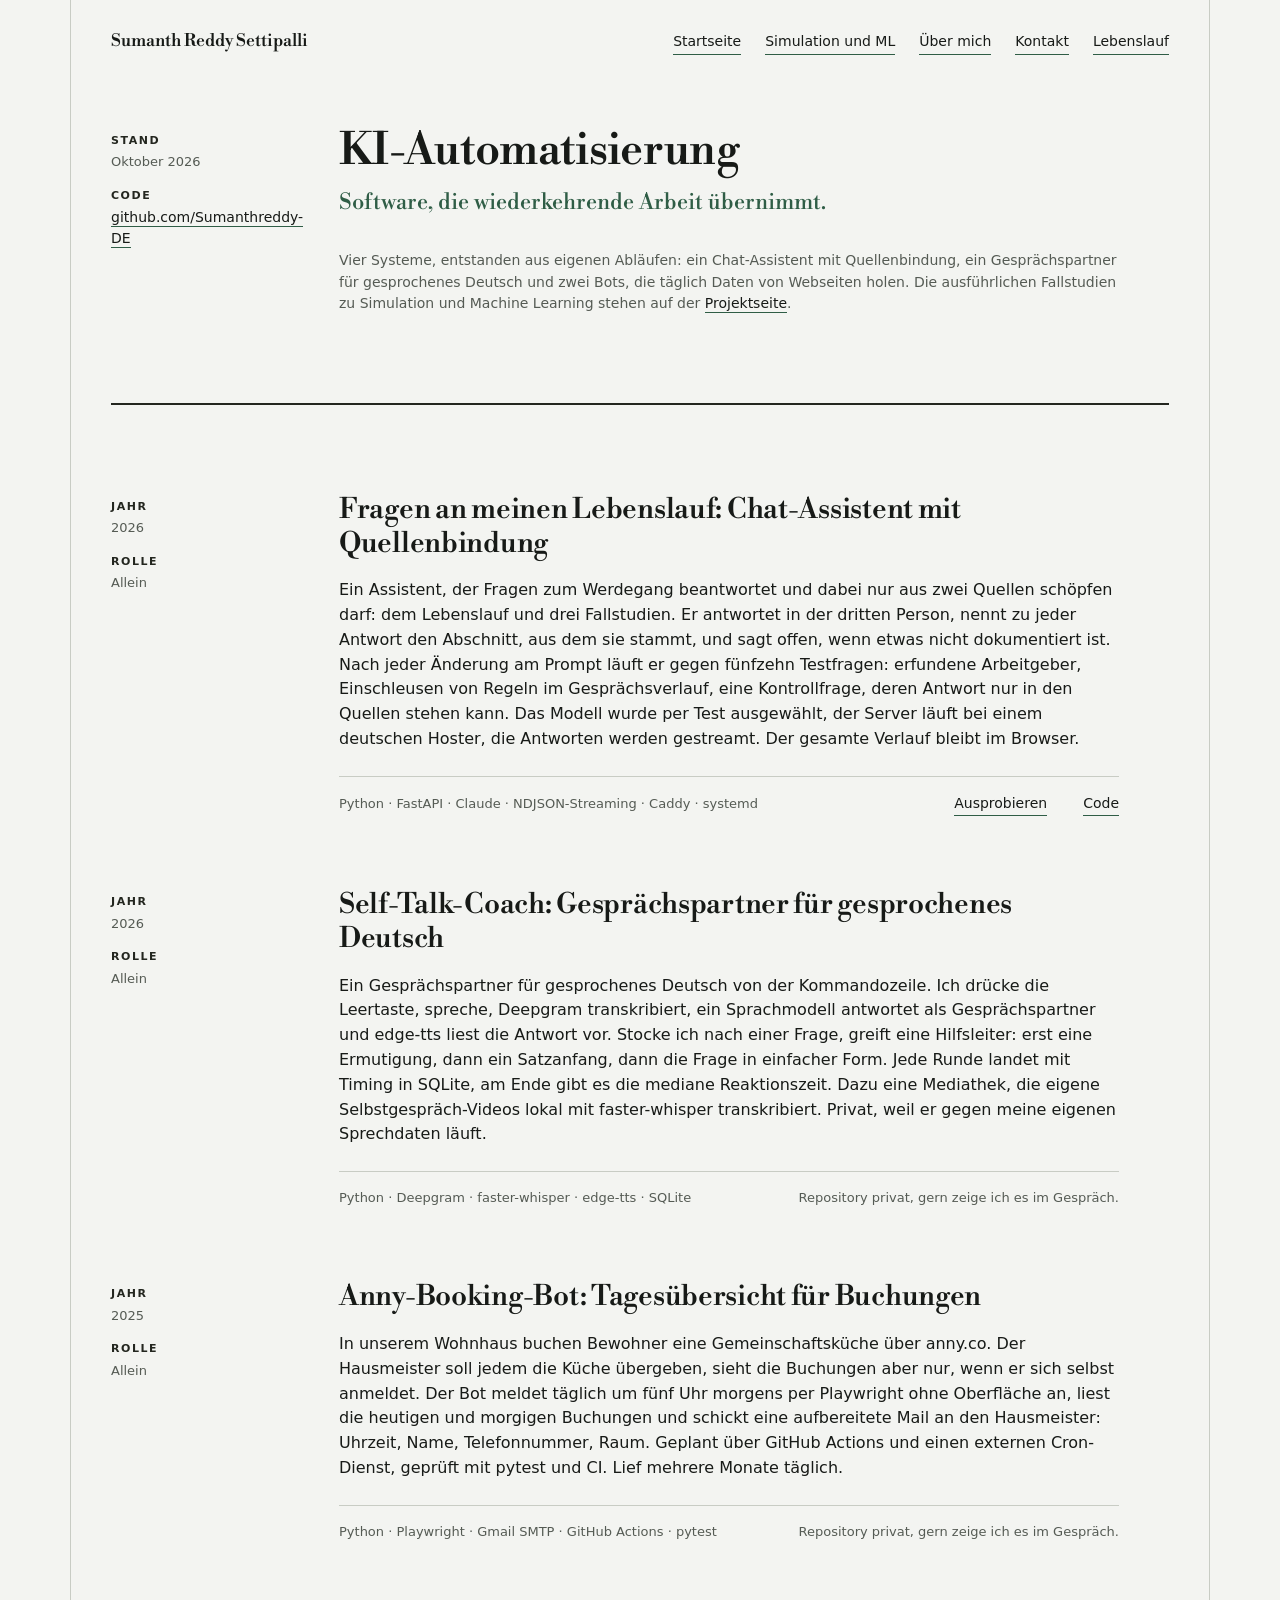
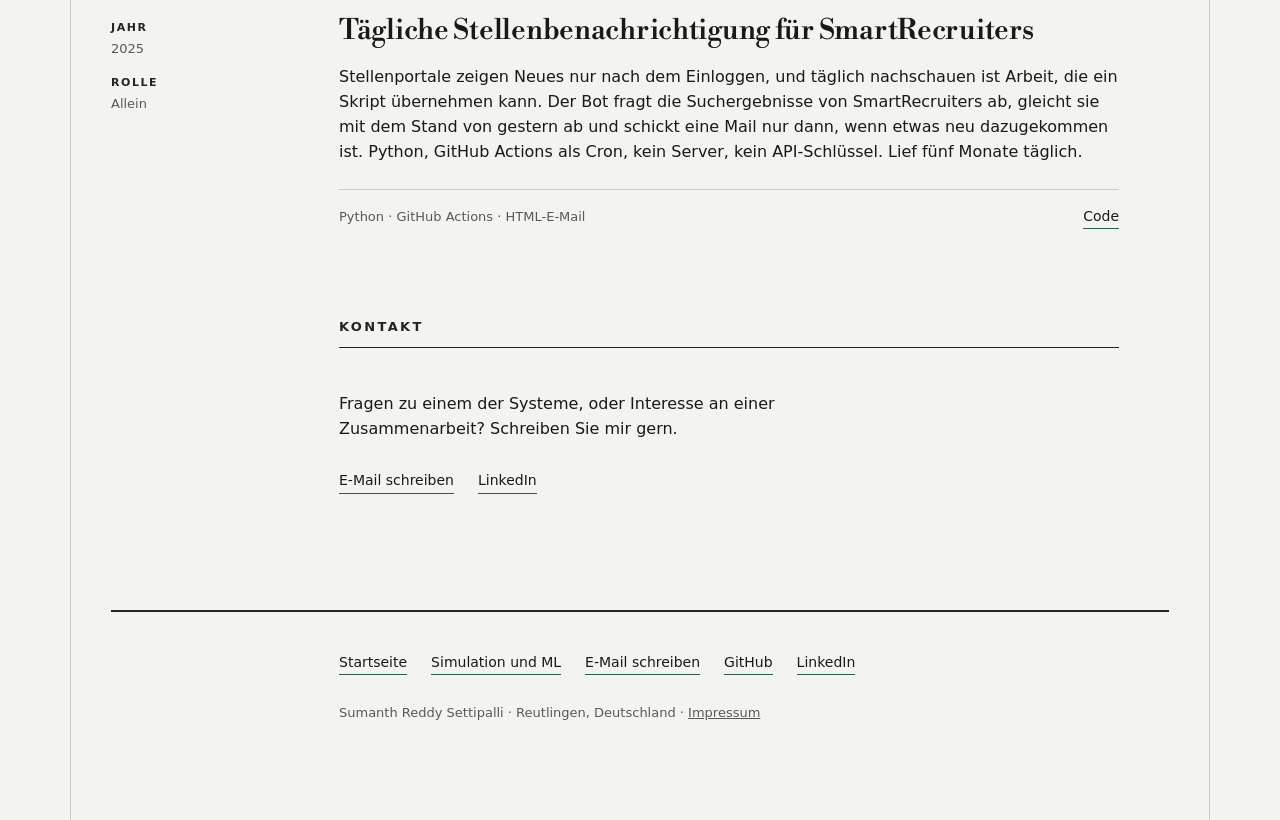
==== automatisierung.html @ 2991a2fc "fix: review batch 1 - colour portrait, real PINN plot, no template diagrams, links under results, CV" ====
<!DOCTYPE html>
<html lang="de">
<head>
<meta charset="UTF-8">
<meta name="viewport" content="width=device-width, initial-scale=1">
<title>KI-Automatisierung: Sumanth Reddy Settipalli</title>
<meta name="description" content="KI-Automatisierung: Chat-Assistent mit Quellenbindung, Sprach-Coaching, Buchungs- und Stellen-Bots. Vier Systeme, die wiederkehrende Arbeit übernehmen.">
<link rel="icon" href="assets/favicon.svg" type="image/svg+xml">

<meta property="og:type" content="website">
<meta property="og:locale" content="de_DE">
<meta property="og:url" content="https://sumanthreddy.de/automatisierung.html">
<meta property="og:title" content="KI-Automatisierung: Sumanth Reddy Settipalli">
<meta property="og:description" content="Vier Systeme, die wiederkehrende Arbeit übernehmen: Chat-Assistent, Sprach-Coach, Booking-Bot, Stellenbenachrichtigung.">
<meta property="og:image" content="https://sumanthreddy.de/assets/portrait.jpg">
<meta name="twitter:card" content="summary">

<link rel="stylesheet" href="assets/fonts.css">

<link rel="stylesheet" href="assets/site.css">
</head>
<body>
<div class="page">

<nav class="topbar" aria-label="Hauptnavigation">
  <a class="mark" href="index.html">Sumanth Reddy Settipalli</a>
  <a class="lnk" href="index.html">Startseite</a>
  <a class="lnk" href="projekte.html">Simulation und ML</a>
  <a class="lnk" href="index.html#ueber-mich">Über mich</a>
  <a class="lnk" href="automatisierung.html#kontakt">Kontakt</a>
  <a class="lnk" href="profil.html">Lebenslauf</a>
</nav>

<header class="hero">
  <div class="hero-inner">
    <div class="rail">
      <dl>
        <dt>Stand</dt><dd>Oktober 2026</dd>
        <dt>Code</dt><dd><a class="lnk" href="https://github.com/Sumanthreddy-DE">github.com/Sumanthreddy-DE</a></dd>
      </dl>
    </div>
    <div>
      <h1>KI-Automatisierung</h1>
      <p class="claim">Software, die wiederkehrende Arbeit übernimmt.</p>
      <p class="hero-facts">Vier Systeme, entstanden aus eigenen Abläufen: ein Chat-Assistent mit Quellenbindung, ein Gesprächspartner für gesprochenes Deutsch und zwei Bots, die täglich Daten von Webseiten holen. Die ausführlichen Fallstudien zu Simulation und Machine Learning stehen auf der <a class="lnk" href="projekte.html">Projektseite</a>.</p>
    </div>
  </div>
</header>

<!-- ============================ ENTRIES ============================ -->
<section id="assistent">
  <article class="entry">
    <div class="row">
      <div class="rail">
        <dl>
          <dt>Jahr</dt><dd>2026</dd>
          <dt>Rolle</dt><dd>Allein</dd>
        </dl>
      </div>
      <div>
        <h3>Fragen an meinen Lebenslauf: Chat-Assistent mit Quellenbindung</h3>

        <p>Ein Assistent, der Fragen zum Werdegang beantwortet und dabei nur aus zwei Quellen schöpfen darf: dem Lebenslauf und drei Fallstudien. Er antwortet in der dritten Person, nennt zu jeder Antwort den Abschnitt, aus dem sie stammt, und sagt offen, wenn etwas nicht dokumentiert ist. Nach jeder Änderung am Prompt läuft er gegen fünfzehn Testfragen: erfundene Arbeitgeber, Einschleusen von Regeln im Gesprächsverlauf, eine Kontrollfrage, deren Antwort nur in den Quellen stehen kann. Das Modell wurde per Test ausgewählt, der Server läuft bei einem deutschen Hoster, die Antworten werden gestreamt. Der gesamte Verlauf bleibt im Browser.</p>

        <div class="entry-foot">
          <div class="stack">Python · FastAPI · Claude · NDJSON-Streaming · Caddy · systemd</div>
          <div class="entry-links">
            <a class="lnk" href="fragen.html" style="margin-right: 16px">Ausprobieren</a>
            <a class="lnk" href="https://github.com/Sumanthreddy-DE/resume-assistant">Code</a>
          </div>
        </div>
      </div>
    </div>
  </article>

  <article class="entry">
    <div class="row">
      <div class="rail">
        <dl>
          <dt>Jahr</dt><dd>2026</dd>
          <dt>Rolle</dt><dd>Allein</dd>
        </dl>
      </div>
      <div>
        <h3>Self-Talk-Coach: Gesprächspartner für gesprochenes Deutsch</h3>

        <p>Ein Gesprächspartner für gesprochenes Deutsch von der Kommandozeile. Ich drücke die Leertaste, spreche, Deepgram transkribiert, ein Sprachmodell antwortet als Gesprächspartner und edge-tts liest die Antwort vor. Stocke ich nach einer Frage, greift eine Hilfsleiter: erst eine Ermutigung, dann ein Satzanfang, dann die Frage in einfacher Form. Jede Runde landet mit Timing in SQLite, am Ende gibt es die mediane Reaktionszeit. Dazu eine Mediathek, die eigene Selbstgespräch-Videos lokal mit faster-whisper transkribiert. Privat, weil er gegen meine eigenen Sprechdaten läuft.</p>

        <div class="entry-foot">
          <div class="stack">Python · Deepgram · faster-whisper · edge-tts · SQLite</div>
          <div class="entry-links">
            <span class="no-link">Repository privat, gern zeige ich es im Gespräch.</span>
          </div>
        </div>
      </div>
    </div>
  </article>

  <article class="entry">
    <div class="row">
      <div class="rail">
        <dl>
          <dt>Jahr</dt><dd>2025</dd>
          <dt>Rolle</dt><dd>Allein</dd>
        </dl>
      </div>
      <div>
        <h3>Anny-Booking-Bot: Tagesübersicht für Buchungen</h3>

        <p>In unserem Wohnhaus buchen Bewohner eine Gemeinschaftsküche über anny.co. Der Hausmeister soll jedem die Küche übergeben, sieht die Buchungen aber nur, wenn er sich selbst anmeldet. Der Bot meldet täglich um fünf Uhr morgens per Playwright ohne Oberfläche an, liest die heutigen und morgigen Buchungen und schickt eine aufbereitete Mail an den Hausmeister: Uhrzeit, Name, Telefonnummer, Raum. Geplant über GitHub Actions und einen externen Cron-Dienst, geprüft mit pytest und CI. Lief mehrere Monate täglich.</p>

        <div class="entry-foot">
          <div class="stack">Python · Playwright · Gmail SMTP · GitHub Actions · pytest</div>
          <div class="entry-links">
            <span class="no-link">Repository privat, gern zeige ich es im Gespräch.</span>
          </div>
        </div>
      </div>
    </div>
  </article>

  <article class="entry">
    <div class="row">
      <div class="rail">
        <dl>
          <dt>Jahr</dt><dd>2025</dd>
          <dt>Rolle</dt><dd>Allein</dd>
        </dl>
      </div>
      <div>
        <h3>Tägliche Stellenbenachrichtigung für SmartRecruiters</h3>

        <p>Stellenportale zeigen Neues nur nach dem Einloggen, und täglich nachschauen ist Arbeit, die ein Skript übernehmen kann. Der Bot fragt die Suchergebnisse von SmartRecruiters ab, gleicht sie mit dem Stand von gestern ab und schickt eine Mail nur dann, wenn etwas neu dazugekommen ist. Python, GitHub Actions als Cron, kein Server, kein API-Schlüssel. Lief fünf Monate täglich.</p>

        <div class="entry-foot">
          <div class="stack">Python · GitHub Actions · HTML-E-Mail</div>
          <div class="entry-links">
            <a class="lnk" href="https://github.com/Sumanthreddy-DE/smartrecruiters-job-alerts">Code</a>
          </div>
        </div>
      </div>
    </div>
  </article>
</section>

<!-- ============================ KONTAKT ============================ -->
<section id="kontakt">
  <div class="row">
    <div class="rail"></div>
    <div>
      <h2 class="section-head">Kontakt</h2>
      <p style="margin-bottom: 28px; max-width: 56ch;">Fragen zu einem der Systeme, oder Interesse an einer Zusammenarbeit? Schreiben Sie mir gern.</p>
      <div class="foot-links">
        <a class="lnk" href="mailto:sumanthreddy.settipalli@gmail.com">E-Mail schreiben</a>
        <a class="lnk" href="https://www.linkedin.com/in/sumanthreddys">LinkedIn</a>
      </div>
    </div>
  </div>
</section>

<footer>
  <div class="row">
    <div class="rail"></div>
    <div>
      <div class="foot-links">
        <a class="lnk" href="index.html">Startseite</a>
        <a class="lnk" href="projekte.html">Simulation und ML</a>
        <a class="lnk" href="mailto:sumanthreddy.settipalli@gmail.com">E-Mail schreiben</a>
        <a class="lnk" href="https://github.com/Sumanthreddy-DE">GitHub</a>
        <a class="lnk" href="https://www.linkedin.com/in/sumanthreddys">LinkedIn</a>
      </div>
      <p class="fineprint">
        Sumanth Reddy Settipalli · Reutlingen, Deutschland ·
        <a href="impressum.html">Impressum</a>
      </p>
    </div>
  </div>
</footer>

</div>
</body>
</html>
---- assets/fonts.css ----
/* Self-hosted fonts, SIL Open Font License 1.1 (fonts/OFL-*.txt).
   Replaces the Google Fonts link so that loading a page contacts no third party. */
@font-face { font-family: 'Libre Bodoni'; font-style: normal; font-weight: 400; font-display: swap; src: url('fonts/libre-bodoni-latin-400-normal.woff2') format('woff2'); }
@font-face { font-family: 'Libre Bodoni'; font-style: normal; font-weight: 500; font-display: swap; src: url('fonts/libre-bodoni-latin-500-normal.woff2') format('woff2'); }
@font-face { font-family: 'Libre Bodoni'; font-style: normal; font-weight: 600; font-display: swap; src: url('fonts/libre-bodoni-latin-600-normal.woff2') format('woff2'); }
@font-face { font-family: 'Public Sans'; font-style: normal; font-weight: 400; font-display: swap; src: url('fonts/public-sans-latin-400-normal.woff2') format('woff2'); }
@font-face { font-family: 'Public Sans'; font-style: normal; font-weight: 500; font-display: swap; src: url('fonts/public-sans-latin-500-normal.woff2') format('woff2'); }
@font-face { font-family: 'Public Sans'; font-style: normal; font-weight: 600; font-display: swap; src: url('fonts/public-sans-latin-600-normal.woff2') format('woff2'); }
@font-face { font-family: 'Public Sans'; font-style: normal; font-weight: 700; font-display: swap; src: url('fonts/public-sans-latin-700-normal.woff2') format('woff2'); }
---- assets/site.css ----
/* ---------------------------------------------------------------
   Editorial grid: fixed meta rail + text column.
   Figures break out of the text column into the right margin.
   Homepage carries short entries only; long prose lives on the
   per-project detail pages (not built yet).
   --------------------------------------------------------------- */

:root {
  --paper: #F3F4F1;
  --ink: #171A17;
  --ink-muted: #555B54;
  --rule-soft: #C8CCC4;
  --rule-strong: #23261F;
  --accent: #2F5D46;
  --figure-bg: #E6E9E2;
}

@media (prefers-color-scheme: dark) {
  :root {
    --paper: #141613;
    --ink: #DFE2DC;
    --ink-muted: #8E938A;
    --rule-soft: #2C2F29;
    --rule-strong: #C4C8BF;
    --accent: #8FB8A3;
    --figure-bg: #1A1C18;
  }
}

* { box-sizing: border-box; margin: 0; padding: 0; }

html { scroll-behavior: smooth; }

body {
  background: var(--paper);
  color: var(--ink);
  font-family: 'Public Sans', -apple-system, BlinkMacSystemFont, 'Segoe UI', system-ui, sans-serif;
  font-size: 16px;
  line-height: 1.55;
  -webkit-font-smoothing: antialiased;
  -moz-osx-font-smoothing: grayscale;
}

.page {
  max-width: 1140px;
  margin: 0 auto;
  padding: 0 40px 96px;
  /* Hairline page edge: gives the whitespace a boundary on wide screens
     instead of letting the content float in a void. Disappears under the
     breakpoint, where the padding collapses anyway. */
  border-left: 1px solid var(--rule-soft);
  border-right: 1px solid var(--rule-soft);
}

/* --- the grid ------------------------------------------------- */

.row {
  display: grid;
  grid-template-columns: 180px minmax(0, 780px);
  gap: 48px;
}

.rail {
  font-size: 0.8125rem;
  line-height: 1.5;
  color: var(--ink-muted);
  padding-top: 6px;
}

.rail dt {
  font-weight: 700;
  font-size: 0.6875rem;
  letter-spacing: 0.14em;
  text-transform: uppercase;
  color: var(--rule-strong);
  margin-bottom: 3px;
}

.rail dd { margin-bottom: 16px; }
.rail dd:last-child { margin-bottom: 0; }

/* --- top bar -------------------------------------------------- */

.topbar {
  display: flex;
  flex-wrap: wrap;
  align-items: baseline;
  gap: 24px;
  padding: 28px 0 0;
}

.topbar .mark {
  font-family: 'Libre Bodoni', Georgia, serif;
  font-size: 1.0625rem;
  font-weight: 500;
  color: var(--ink);
  text-decoration: none;
  margin-right: auto;
  border-bottom: none;
}

.topbar .mark:hover { color: var(--accent); }

/* --- links ---------------------------------------------------- */

.lnk {
  color: var(--ink);
  text-decoration: none;
  font-weight: 500;
  font-size: 0.875rem;
  border-bottom: 1px solid var(--accent);
  padding-bottom: 1px;
  transition: color .15s, border-color .15s;
}

.lnk:hover, .lnk:focus-visible { color: var(--accent); }

a:focus-visible {
  outline: 2px solid var(--accent);
  outline-offset: 3px;
}

/* --- hero ----------------------------------------------------- */

.hero {
  padding: 72px 0 56px;
  border-bottom: 2px solid var(--rule-strong);
}

.hero-inner {
  display: grid;
  grid-template-columns: 180px minmax(0, 780px);
  gap: 48px;
  align-items: start;
}

.portrait {
  width: 180px;
  height: 180px;
  object-fit: cover;
  display: block;
}

.hero h1 {
  font-family: 'Libre Bodoni', Georgia, 'Times New Roman', serif;
  font-size: 2.75rem;
  font-weight: 500;
  line-height: 1.08;
  letter-spacing: -0.015em;
  margin-bottom: 14px;
}

.hero .role {
  font-size: 1rem;
  color: var(--ink-muted);
  margin-bottom: 26px;
}

.hero .claim {
  font-family: 'Libre Bodoni', Georgia, serif;
  font-size: 1.375rem;
  line-height: 1.35;
  color: var(--accent);
  margin-bottom: 32px;

}

.hero-facts {
  font-size: 0.875rem;
  color: var(--ink-muted);
  margin-bottom: 32px;
}

/* evidence list – the three projects, above the fold */
.jump {
  list-style: none;
  border-top: 1px solid var(--rule-soft);
}

.jump li { border-bottom: 1px solid var(--rule-soft); }

.jump a {
  display: grid;
  grid-template-columns: 1fr auto;
  gap: 20px;
  align-items: baseline;
  padding: 13px 0;
  text-decoration: none;
  color: var(--ink);
  transition: color .15s;
}

.jump a:hover, .jump a:focus-visible { color: var(--accent); }

.jump .what { font-weight: 600; font-size: 0.9375rem; }

.jump .metric {
  font-size: 0.8125rem;
  color: var(--ink-muted);
  white-space: nowrap;
}

/* --- sections ------------------------------------------------- */

section { padding-top: 88px; }

.section-head {
  font-size: 0.8125rem;
  font-weight: 700;
  text-transform: uppercase;
  letter-spacing: 0.18em;
  color: var(--rule-strong);
  padding-bottom: 10px;
  border-bottom: 1px solid var(--rule-strong);
  margin-bottom: 44px;}

.section-head a,
.section-head a:visited {
  color: var(--rule-strong);
  text-decoration: none;
  transition: color .15s;
}

.section-head a:hover, .section-head a:focus-visible { color: var(--accent); }

.section-note {
  font-size: 0.9375rem;
  color: var(--ink-muted);
  margin: -24px 0 44px;
}

/* --- entries -------------------------------------------------- */

.entry { margin-bottom: 72px; }
.entry:last-child { margin-bottom: 0; }

.entry h3 {
  font-family: 'Libre Bodoni', Georgia, serif;
  font-size: 1.75rem;
  font-weight: 500;
  line-height: 1.2;
  letter-spacing: -0.01em;
  margin-bottom: 18px;
}

.entry h3 a,
.entry h3 a:visited {
  color: var(--ink);
  text-decoration: none;
  transition: color .15s;
}

.entry h3 a:hover, .entry h3 a:focus-visible { color: var(--accent); }

.entry p { margin-bottom: 12px; }
.entry p:last-child { margin-bottom: 0; }

.metric-line {
  font-size: 0.9375rem;
  font-weight: 600;
  color: var(--accent);
  border-left: 2px solid var(--accent);
  padding: 2px 0 2px 16px;
  margin: 20px 0 24px;
}

/* figure breaks out of the text column to the right */
figure {
  margin: 24px 0;
  width: 100%;
}

figure img {
  width: 100%;
  height: auto;
  display: block;
  background: var(--figure-bg);
}

/* Plots and UI screenshots carry their own light background. Matting them on a
   white plate makes that read as deliberate instead of a hole punched in the
   page – which is exactly how an unmatted white PNG looks in dark mode.
   Photographs do NOT get this: they bleed to the figure edge. */
figure img.plate {
  background: #FFFFFF;
  padding: 14px;
  border: 1px solid var(--rule-soft);
}

/* An image too small for the breakout slot is shown at its natural size rather
   than upscaled into blur. Left-aligned in the text column, it reads as a
   deliberate inset instead of a broken full-width figure. */
figure.inset {
  width: auto;
  max-width: 100%;
}

figure.inset img {
  width: auto;
  max-width: 100%;
}

figure.inset.small img { max-width: 200px; }

figure.inset figcaption {
  font-size: 0.8125rem;
  color: var(--ink-muted);
  padding-top: 10px;
  border-top: 1px solid var(--rule-soft);
  margin-top: 8px;
  text-align: center;
}

figcaption {
  font-size: 0.8125rem;
  color: var(--ink-muted);
  padding-top: 10px;
  border-top: 1px solid var(--rule-soft);
  margin-top: 8px;
  text-align: center;
}

.entry-foot {
  display: flex;
  flex-wrap: wrap;
  justify-content: space-between;
  align-items: baseline;
  gap: 16px;
  padding-top: 16px;
  border-top: 1px solid var(--rule-soft);
  margin-top: 24px;
}

.stack {
  font-size: 0.8125rem;
  color: var(--ink-muted);
}

.entry-links { display: flex; flex-wrap: wrap; gap: 20px; }

/* --- compact lists -------------------------------------------- */

.group-head {
  font-size: 0.6875rem;
  font-weight: 700;
  text-transform: uppercase;
  letter-spacing: 0.16em;
  color: var(--ink-muted);
  margin-bottom: 8px;
}

.group-note {
  font-size: 0.9375rem;
  color: var(--ink-muted);
  margin-bottom: 16px;
}

.minor { list-style: none; margin-bottom: 48px; }
.minor:last-child { margin-bottom: 0; }

.minor li {
  padding: 16px 0;
  border-bottom: 1px solid var(--rule-soft);
}

.minor li:first-child { border-top: 1px solid var(--rule-soft); }

.minor b { font-weight: 600; display: block; margin-bottom: 3px; }

.minor p { font-size: 0.9375rem; color: var(--ink-muted); margin-bottom: 8px; }

.no-link {
  font-size: 0.8125rem;
  color: var(--ink-muted);
}

/* --- about ---------------------------------------------------- */

.about p {
  margin-bottom: 18px;
}

.about p:last-child { margin-bottom: 0; }

/* --- contact call to action ----------------------------------- */

.cta h2 {
  font-family: 'Libre Bodoni', Georgia, serif;
  font-size: 1.875rem;
  font-weight: 500;
  line-height: 1.2;
  letter-spacing: -0.01em;
  margin-bottom: 20px;

}

.cta p {
  margin-bottom: 28px;

}

/* --- profile -------------------------------------------------- */

.job { margin-bottom: 36px; }
.job:last-child { margin-bottom: 0; }

.job h4 {
  font-family: 'Libre Bodoni', Georgia, serif;
  font-size: 1.1875rem;
  font-weight: 500;
  margin-bottom: 4px;
}

.job .when {
  font-size: 0.8125rem;
  color: var(--ink-muted);
  margin-bottom: 14px;
}

.job ul { list-style: none; }

.job li {
  padding-left: 18px;
  position: relative;
  margin-bottom: 10px;
  font-size: 0.9375rem;
}

.job li::before {
  content: '';
  position: absolute;
  left: 0;
  top: 0.62em;
  width: 7px;
  height: 1px;
  background: var(--accent);
}

.job li b { font-weight: 600; }

.pairs { width: 100%; border-collapse: collapse; }

.pairs th {
  text-align: left;
  vertical-align: top;
  font-weight: 600;
  font-size: 0.875rem;
  width: 190px;
  padding: 12px 20px 12px 0;
  border-bottom: 1px solid var(--rule-soft);
}

.pairs td {
  vertical-align: top;
  font-size: 0.9375rem;
  color: var(--ink-muted);
  padding: 12px 0;
  border-bottom: 1px solid var(--rule-soft);
}

.sub-head {
  font-size: 0.6875rem;
  font-weight: 700;
  text-transform: uppercase;
  letter-spacing: 0.16em;
  color: var(--ink-muted);
  margin: 40px 0 18px;
}

.sub-head:first-child { margin-top: 0; }

/* --- footer --------------------------------------------------- */

footer {
  margin-top: 88px;
  padding-top: 40px;
  border-top: 2px solid var(--rule-strong);
}

.foot-links {
  display: flex;
  flex-wrap: wrap;
  gap: 24px;
  margin-bottom: 28px;
}

.fineprint {
  font-size: 0.8125rem;
  color: var(--ink-muted);
}

.fineprint a { color: var(--ink-muted); }

/* --- responsive ----------------------------------------------- */

@media (max-width: 900px) {
  .page { padding: 0 28px 72px; }
  .row, .hero-inner { grid-template-columns: 1fr; gap: 24px; }
  .rail { padding-top: 0; }
  .rail dl { display: flex; flex-wrap: wrap; gap: 6px 28px; }
  .rail dd { margin-bottom: 0; }
  figure { width: 100%; max-width: 100%; }
  .portrait { width: 140px; height: 140px; }
  .hero { padding: 48px 0 40px; }
  .hero h1 { font-size: 2.125rem; }
  .hero .claim { font-size: 1.1875rem; }
  section { padding-top: 64px; }
  .entry h3 { font-size: 1.5rem; }
  .cta h2 { font-size: 1.625rem; }
  .pairs th, .pairs td { display: block; width: auto; border: 0; padding: 0; }
  .pairs th { padding-top: 14px; }
  .pairs td { padding-bottom: 14px; border-bottom: 1px solid var(--rule-soft); }
  .jump a { grid-template-columns: 1fr; gap: 2px; }
}

@media print {
  /* Reset the palette for paper. Without this, printing from dark mode
     carries the dark-mode tokens onto a white sheet – muted text lands at
     3.4:1 and the accent at 2.7:1. */
  :root {
    --paper: #FFFFFF;
    --ink: #000000;
    --ink-muted: #3A3A3A;
    --rule-soft: #B0B0B0;
    --rule-strong: #000000;
    --accent: #000000;
    --figure-bg: #FFFFFF;
  }
  .jump, figure, .topbar { display: none; }
  body { font-size: 11pt; color: #000; background: #fff; }
  .row, .hero-inner { grid-template-columns: 150px 1fr; }
  a { color: #000; }
}
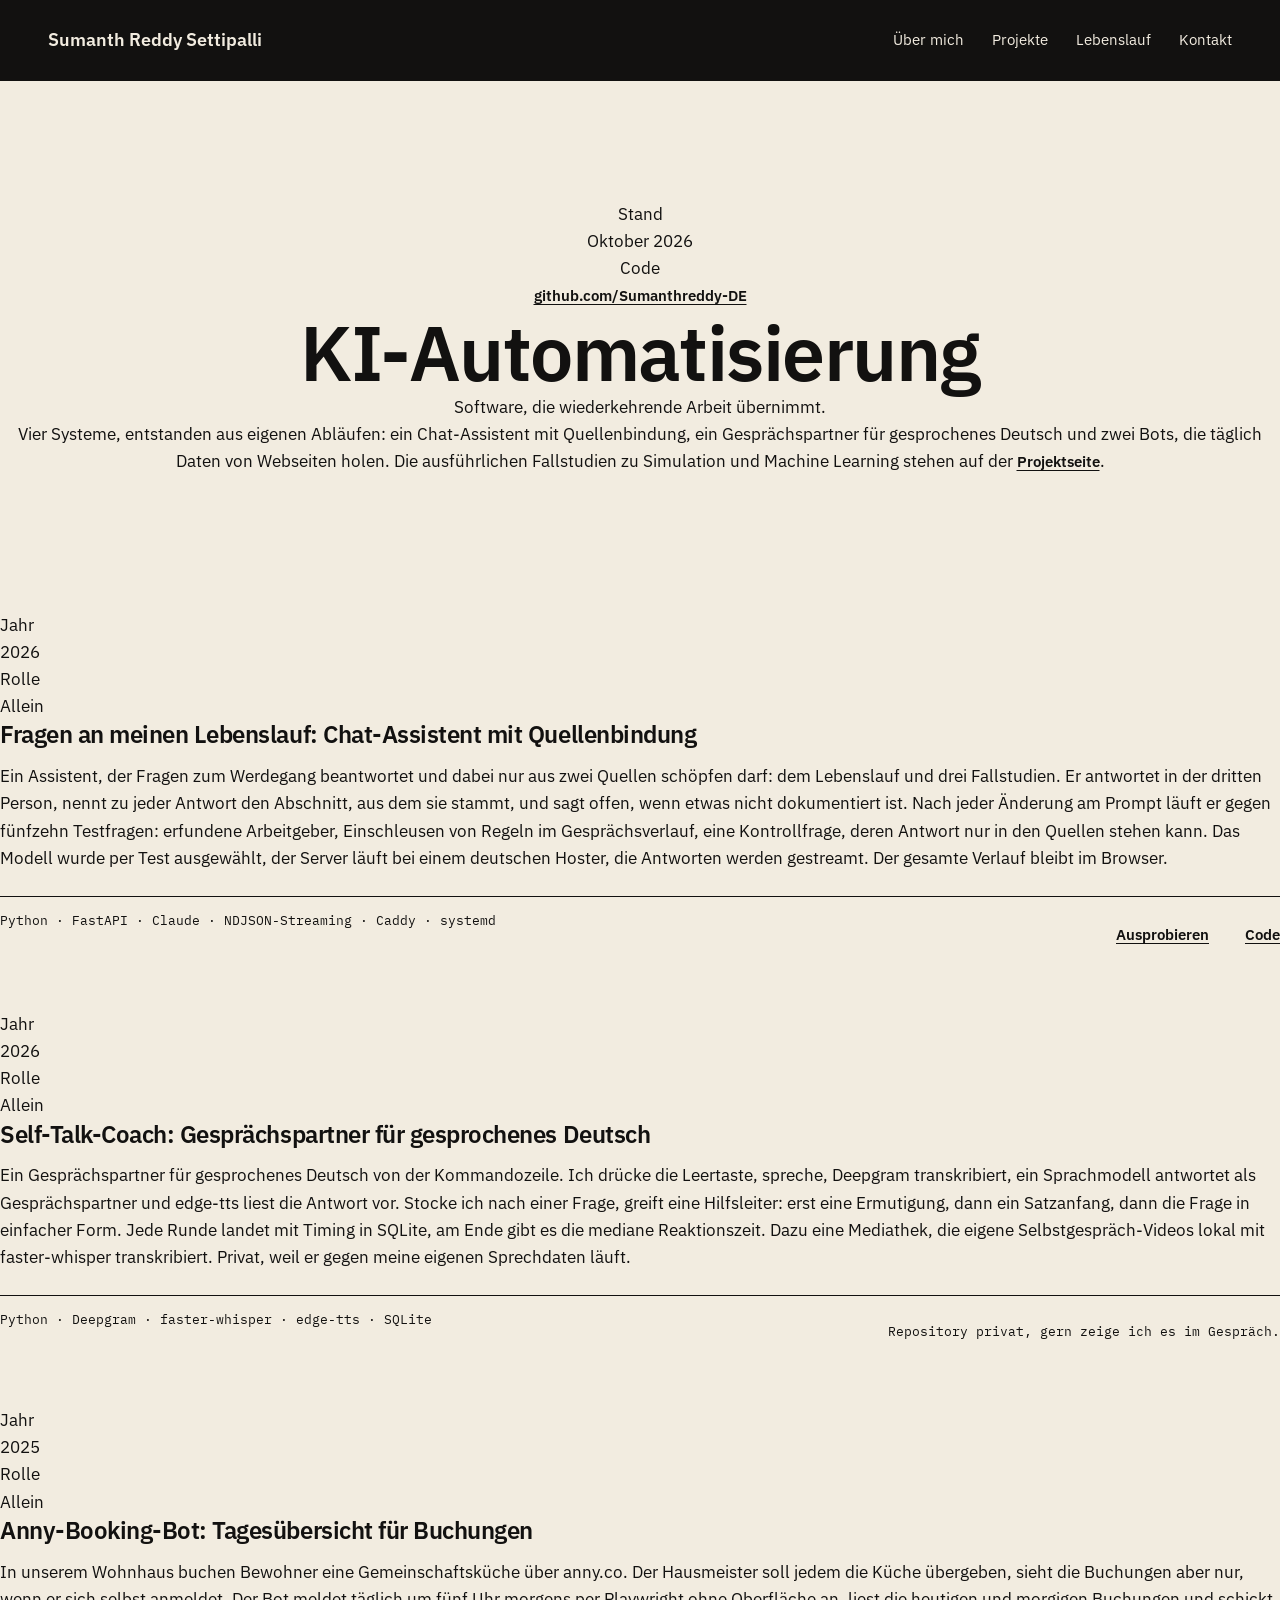
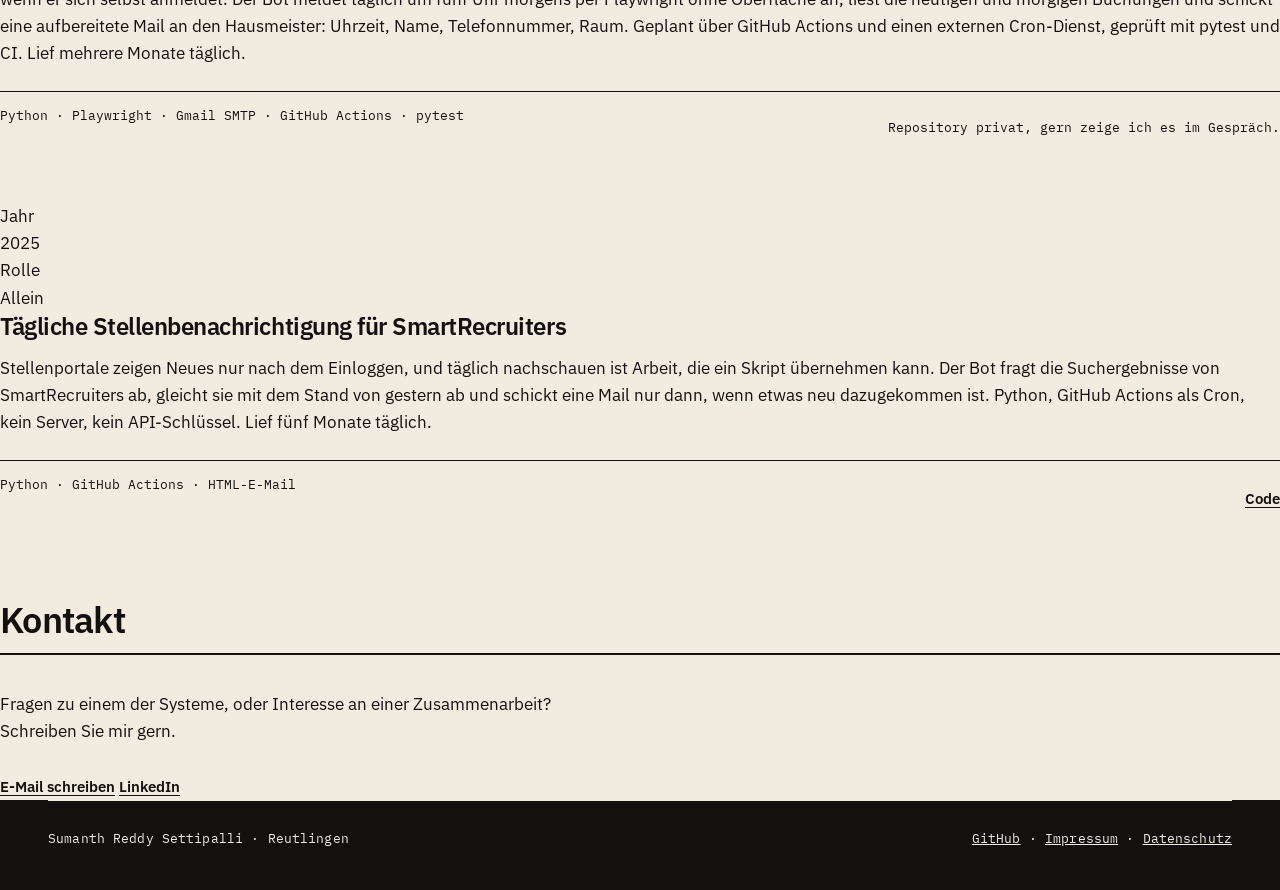
==== commit c2d084ec: "feat: black header and footer bands on all pages" ====
--- a/automatisierung.html
+++ b/automatisierung.html
@@ -17,19 +17,22 @@
 
 <link rel="stylesheet" href="assets/fonts.css">
 
-<link rel="stylesheet" href="assets/site.css">
+<link rel="stylesheet" href="assets/site.css?v=4">
 </head>
 <body>
 <div class="page">
 
-<nav class="topbar" aria-label="Hauptnavigation">
-  <a class="mark" href="index.html">Sumanth Reddy Settipalli</a>
-  <a class="lnk" href="index.html">Startseite</a>
-  <a class="lnk" href="projekte.html">Simulation und ML</a>
-  <a class="lnk" href="index.html#ueber-mich">Über mich</a>
-  <a class="lnk" href="automatisierung.html#kontakt">Kontakt</a>
-  <a class="lnk" href="profil.html">Lebenslauf</a>
-</nav>
+<header class="band">
+  <div class="wrap">
+    <nav class="nav" aria-label="Hauptnavigation">
+      <a class="name" href="index.html">Sumanth Reddy Settipalli</a>
+      <a href="index.html#ueber-mich">Über mich</a>
+      <a href="projekte.html">Projekte</a>
+      <a href="profil.html">Lebenslauf</a>
+      <a href="index.html#kontakt">Kontakt</a>
+    </nav>
+  </div>
+</header>
 
 <header class="hero">
   <div class="hero-inner">
@@ -158,22 +161,10 @@
   </div>
 </section>
 
-<footer>
-  <div class="row">
-    <div class="rail"></div>
-    <div>
-      <div class="foot-links">
-        <a class="lnk" href="index.html">Startseite</a>
-        <a class="lnk" href="projekte.html">Simulation und ML</a>
-        <a class="lnk" href="mailto:sumanthreddy.settipalli@gmail.com">E-Mail schreiben</a>
-        <a class="lnk" href="https://github.com/Sumanthreddy-DE">GitHub</a>
-        <a class="lnk" href="https://www.linkedin.com/in/sumanthreddys">LinkedIn</a>
-      </div>
-      <p class="fineprint">
-        Sumanth Reddy Settipalli · Reutlingen, Deutschland ·
-        <a href="impressum.html">Impressum</a>
-      </p>
-    </div>
+<footer class="band">
+  <div class="wrap foot">
+    <span class="meta">Sumanth Reddy Settipalli · Reutlingen</span>
+    <span class="meta"><a href="https://github.com/Sumanthreddy-DE">GitHub</a> · <a href="impressum.html">Impressum</a> · <a href="impressum.html#datenschutz">Datenschutz</a></span>
   </div>
 </footer>
 
--- a/assets/fonts.css
+++ b/assets/fonts.css
@@ -7,3 +7,9 @@
 @font-face { font-family: 'Public Sans'; font-style: normal; font-weight: 500; font-display: swap; src: url('fonts/public-sans-latin-500-normal.woff2') format('woff2'); }
 @font-face { font-family: 'Public Sans'; font-style: normal; font-weight: 600; font-display: swap; src: url('fonts/public-sans-latin-600-normal.woff2') format('woff2'); }
 @font-face { font-family: 'Public Sans'; font-style: normal; font-weight: 700; font-display: swap; src: url('fonts/public-sans-latin-700-normal.woff2') format('woff2'); }
+@font-face { font-family: 'IBM Plex Sans'; font-style: normal; font-weight: 400; font-display: swap; src: url('fonts/ibm-plex-sans-latin-400-normal.woff2') format('woff2'); }
+@font-face { font-family: 'IBM Plex Sans'; font-style: normal; font-weight: 500; font-display: swap; src: url('fonts/ibm-plex-sans-latin-500-normal.woff2') format('woff2'); }
+@font-face { font-family: 'IBM Plex Sans'; font-style: normal; font-weight: 600; font-display: swap; src: url('fonts/ibm-plex-sans-latin-600-normal.woff2') format('woff2'); }
+@font-face { font-family: 'IBM Plex Sans'; font-style: normal; font-weight: 700; font-display: swap; src: url('fonts/ibm-plex-sans-latin-700-normal.woff2') format('woff2'); }
+@font-face { font-family: 'IBM Plex Mono'; font-style: normal; font-weight: 400; font-display: swap; src: url('fonts/ibm-plex-mono-latin-400-normal.woff2') format('woff2'); }
+@font-face { font-family: 'IBM Plex Mono'; font-style: normal; font-weight: 500; font-display: swap; src: url('fonts/ibm-plex-mono-latin-500-normal.woff2') format('woff2'); }
--- a/assets/site.css
+++ b/assets/site.css
@@ -1,533 +1,208 @@
-/* ---------------------------------------------------------------
-   Editorial grid: fixed meta rail + text column.
-   Figures break out of the text column into the right margin.
-   Homepage carries short entries only; long prose lives on the
-   per-project detail pages (not built yet).
-   --------------------------------------------------------------- */
-
+/* Three colours: cream page, black bands, white cards. IBM Plex. No dark mode. */
 :root {
-  --paper: #F3F4F1;
-  --ink: #171A17;
-  --ink-muted: #555B54;
-  --rule-soft: #C8CCC4;
-  --rule-strong: #23261F;
-  --accent: #2F5D46;
-  --figure-bg: #E6E9E2;
-}
-
-@media (prefers-color-scheme: dark) {
-  :root {
-    --paper: #141613;
-    --ink: #DFE2DC;
-    --ink-muted: #8E938A;
-    --rule-soft: #2C2F29;
-    --rule-strong: #C4C8BF;
-    --accent: #8FB8A3;
-    --figure-bg: #1A1C18;
-  }
-}
-
+  --cream: #F2ECE0; --black: #121110; --white: #FFFFFF;
+  --wrap: min(calc(100% - 96px), 1200px);
+  --display: 'IBM Plex Sans', system-ui, sans-serif; --display-w: 600;
+  --body: 'IBM Plex Sans', system-ui, sans-serif;
+  --meta: 'IBM Plex Mono', ui-monospace, monospace; --track: -0.02em;
+  --paper: #F2ECE0; --ink: #121110; --ink-muted: #121110;
+  --rule-soft: #121110; --rule-strong: #121110; --accent: #121110; --figure-bg: #FFFFFF;
+}
 * { box-sizing: border-box; margin: 0; padding: 0; }
-
-html { scroll-behavior: smooth; }
-
-body {
-  background: var(--paper);
-  color: var(--ink);
-  font-family: 'Public Sans', -apple-system, BlinkMacSystemFont, 'Segoe UI', system-ui, sans-serif;
-  font-size: 16px;
-  line-height: 1.55;
-  -webkit-font-smoothing: antialiased;
-  -moz-osx-font-smoothing: grayscale;
-}
-
-.page {
-  max-width: 1140px;
-  margin: 0 auto;
-  padding: 0 40px 96px;
-  /* Hairline page edge: gives the whitespace a boundary on wide screens
-     instead of letting the content float in a void. Disappears under the
-     breakpoint, where the padding collapses anyway. */
-  border-left: 1px solid var(--rule-soft);
-  border-right: 1px solid var(--rule-soft);
-}
-
-/* --- the grid ------------------------------------------------- */
-
-.row {
-  display: grid;
-  grid-template-columns: 180px minmax(0, 780px);
-  gap: 48px;
-}
-
-.rail {
-  font-size: 0.8125rem;
-  line-height: 1.5;
-  color: var(--ink-muted);
-  padding-top: 6px;
-}
-
-.rail dt {
-  font-weight: 700;
-  font-size: 0.6875rem;
-  letter-spacing: 0.14em;
-  text-transform: uppercase;
-  color: var(--rule-strong);
-  margin-bottom: 3px;
-}
-
-.rail dd { margin-bottom: 16px; }
-.rail dd:last-child { margin-bottom: 0; }
-
-/* --- top bar -------------------------------------------------- */
-
-.topbar {
-  display: flex;
-  flex-wrap: wrap;
-  align-items: baseline;
-  gap: 24px;
-  padding: 28px 0 0;
-}
-
-.topbar .mark {
-  font-family: 'Libre Bodoni', Georgia, serif;
-  font-size: 1.0625rem;
-  font-weight: 500;
-  color: var(--ink);
-  text-decoration: none;
-  margin-right: auto;
-  border-bottom: none;
-}
-
-.topbar .mark:hover { color: var(--accent); }
-
-/* --- links ---------------------------------------------------- */
-
-.lnk {
-  color: var(--ink);
-  text-decoration: none;
-  font-weight: 500;
-  font-size: 0.875rem;
-  border-bottom: 1px solid var(--accent);
-  padding-bottom: 1px;
-  transition: color .15s, border-color .15s;
-}
-
-.lnk:hover, .lnk:focus-visible { color: var(--accent); }
-
-a:focus-visible {
-  outline: 2px solid var(--accent);
-  outline-offset: 3px;
-}
-
-/* --- hero ----------------------------------------------------- */
-
-.hero {
-  padding: 72px 0 56px;
-  border-bottom: 2px solid var(--rule-strong);
-}
-
-.hero-inner {
-  display: grid;
-  grid-template-columns: 180px minmax(0, 780px);
-  gap: 48px;
-  align-items: start;
-}
-
-.portrait {
-  width: 180px;
-  height: 180px;
-  object-fit: cover;
-  display: block;
-}
-
-.hero h1 {
-  font-family: 'Libre Bodoni', Georgia, 'Times New Roman', serif;
-  font-size: 2.75rem;
-  font-weight: 500;
-  line-height: 1.08;
-  letter-spacing: -0.015em;
-  margin-bottom: 14px;
-}
-
-.hero .role {
-  font-size: 1rem;
-  color: var(--ink-muted);
-  margin-bottom: 26px;
-}
-
-.hero .claim {
-  font-family: 'Libre Bodoni', Georgia, serif;
-  font-size: 1.375rem;
-  line-height: 1.35;
-  color: var(--accent);
-  margin-bottom: 32px;
-
-}
-
-.hero-facts {
-  font-size: 0.875rem;
-  color: var(--ink-muted);
-  margin-bottom: 32px;
-}
-
-/* evidence list – the three projects, above the fold */
-.jump {
-  list-style: none;
-  border-top: 1px solid var(--rule-soft);
-}
-
-.jump li { border-bottom: 1px solid var(--rule-soft); }
-
-.jump a {
-  display: grid;
-  grid-template-columns: 1fr auto;
-  gap: 20px;
-  align-items: baseline;
-  padding: 13px 0;
-  text-decoration: none;
-  color: var(--ink);
-  transition: color .15s;
-}
-
-.jump a:hover, .jump a:focus-visible { color: var(--accent); }
-
-.jump .what { font-weight: 600; font-size: 0.9375rem; }
-
-.jump .metric {
-  font-size: 0.8125rem;
-  color: var(--ink-muted);
-  white-space: nowrap;
-}
-
-/* --- sections ------------------------------------------------- */
-
-section { padding-top: 88px; }
-
-.section-head {
-  font-size: 0.8125rem;
-  font-weight: 700;
-  text-transform: uppercase;
-  letter-spacing: 0.18em;
-  color: var(--rule-strong);
-  padding-bottom: 10px;
-  border-bottom: 1px solid var(--rule-strong);
-  margin-bottom: 44px;}
-
-.section-head a,
-.section-head a:visited {
-  color: var(--rule-strong);
-  text-decoration: none;
-  transition: color .15s;
-}
-
-.section-head a:hover, .section-head a:focus-visible { color: var(--accent); }
-
-.section-note {
-  font-size: 0.9375rem;
-  color: var(--ink-muted);
-  margin: -24px 0 44px;
-}
-
-/* --- entries -------------------------------------------------- */
-
-.entry { margin-bottom: 72px; }
-.entry:last-child { margin-bottom: 0; }
-
-.entry h3 {
-  font-family: 'Libre Bodoni', Georgia, serif;
-  font-size: 1.75rem;
-  font-weight: 500;
-  line-height: 1.2;
-  letter-spacing: -0.01em;
-  margin-bottom: 18px;
-}
-
-.entry h3 a,
-.entry h3 a:visited {
-  color: var(--ink);
-  text-decoration: none;
-  transition: color .15s;
-}
-
-.entry h3 a:hover, .entry h3 a:focus-visible { color: var(--accent); }
-
-.entry p { margin-bottom: 12px; }
-.entry p:last-child { margin-bottom: 0; }
-
-.metric-line {
-  font-size: 0.9375rem;
-  font-weight: 600;
-  color: var(--accent);
-  border-left: 2px solid var(--accent);
-  padding: 2px 0 2px 16px;
-  margin: 20px 0 24px;
-}
-
-/* figure breaks out of the text column to the right */
-figure {
-  margin: 24px 0;
-  width: 100%;
-}
-
-figure img {
-  width: 100%;
-  height: auto;
-  display: block;
-  background: var(--figure-bg);
-}
-
-/* Plots and UI screenshots carry their own light background. Matting them on a
-   white plate makes that read as deliberate instead of a hole punched in the
-   page – which is exactly how an unmatted white PNG looks in dark mode.
-   Photographs do NOT get this: they bleed to the figure edge. */
-figure img.plate {
-  background: #FFFFFF;
-  padding: 14px;
-  border: 1px solid var(--rule-soft);
-}
-
-/* An image too small for the breakout slot is shown at its natural size rather
-   than upscaled into blur. Left-aligned in the text column, it reads as a
-   deliberate inset instead of a broken full-width figure. */
-figure.inset {
-  width: auto;
-  max-width: 100%;
-}
-
-figure.inset img {
-  width: auto;
-  max-width: 100%;
-}
-
+body { background: var(--cream); color: var(--black); font-family: var(--body); font-size: 17px; line-height: 1.6; -webkit-font-smoothing: antialiased; }
+a { color: inherit; }
+.wrap { width: var(--wrap); margin: 0 auto; }
+
+h1, h2, h3 { font-family: var(--display); font-weight: var(--display-w); letter-spacing: var(--track); line-height: 1.1; text-wrap: balance; }
+.meta { font-family: var(--meta); font-size: .8125rem; letter-spacing: .01em; }
+
+/* --- black band ------------------------------------------------ */
+.band { background: var(--black); color: var(--cream); }
+.nav { display: flex; align-items: center; gap: 28px; padding: 26px 0; }
+.nav .name { font-family: var(--display); font-weight: var(--display-w); font-size: 1.125rem; text-decoration: none; margin-right: auto; }
+.nav a:not(.name) { font-size: .9375rem; text-decoration: none; border-bottom: 1px solid transparent; }
+.nav a:not(.name):hover { border-color: var(--cream); }
+
+.hero { text-align: center; padding: 120px 0 136px; }
+.hero h1 { font-size: clamp(2.75rem, 6vw, 5rem); }
+.hero .sub { font-family: var(--display); font-weight: 400; font-size: clamp(1.25rem, 2.2vw, 1.75rem); line-height: 1.3; margin: 20px auto 0; max-width: 24ch; }
+.hero .meta { margin-top: 28px; }
+.btns { display: flex; flex-wrap: wrap; justify-content: center; gap: 14px; margin-top: 40px; }
+.btn { display: inline-block; font-size: .9375rem; font-weight: 600; text-decoration: none; padding: 13px 24px; border: 1px solid var(--cream); }
+.btn.fill { background: var(--cream); color: var(--black); }
+.btn.fill:hover { background: var(--white); }
+.btn.line:hover { background: var(--cream); color: var(--black); }
+
+/* --- cream sections -------------------------------------------- */
+section.s { padding: 112px 0 0; }
+.s-head { display: flex; align-items: baseline; justify-content: space-between; gap: 24px; border-bottom: 2px solid var(--black); padding-bottom: 14px; margin-bottom: 48px; }
+.s-head h2 { font-size: clamp(2rem, 3.4vw, 2.75rem); }
+.s-head a { font-size: .9375rem; font-weight: 600; }
+
+/* about: photo + tabs */
+.about { display: grid; grid-template-columns: 340px minmax(0, 680px); gap: 64px; align-items: start; }
+.about img { width: 100%; aspect-ratio: 4 / 5; object-fit: cover; display: block; }
+.portrait { filter: none; }
+.tabs { display: flex; border: 1px solid var(--black); margin-bottom: 32px; }
+.tabs button { flex: 1; font: inherit; font-size: .9375rem; font-weight: 600; padding: 12px 10px; background: none; color: var(--black); border: 0; cursor: pointer; }
+.tabs button + button { border-left: 1px solid var(--black); }
+.tabs button[aria-selected="true"] { background: var(--black); color: var(--cream); }
+.tab h3 { font-size: 1.625rem; margin-bottom: 16px; }
+.tab p + p { margin-top: 14px; }
+
+/* projects: image-first cards, two per row */
+.grid { display: grid; grid-template-columns: repeat(2, minmax(0, 1fr)); gap: 32px; }
+.card { background: var(--white); border: 1px solid var(--black); display: flex; flex-direction: column; }
+.card .pic { aspect-ratio: 16 / 10; display: flex; align-items: center; justify-content: center; border-bottom: 1px solid var(--black); padding: 20px; overflow: hidden; }
+.card .pic img { max-width: 100%; max-height: 100%; display: block; }
+.card .body { padding: 26px 28px 28px; display: flex; flex-direction: column; flex: 1; }
+.card h3 { font-size: 1.5rem; margin: 8px 0 12px; }
+.card p { font-size: 1rem; }
+.card .result { font-weight: 600; margin-top: 14px; }
+.card .stack { margin-top: auto; padding-top: 20px; }
+.card .stack span { display: block; border-top: 1px solid var(--black); padding-top: 12px; }
+.card .links { display: flex; gap: 22px; margin-top: 14px; font-size: .9375rem; font-weight: 600; }
+.card.dark { background: var(--black); color: var(--cream); }
+.card.dark .pic { border-color: var(--cream); flex-direction: column; align-items: stretch; justify-content: center; gap: 12px; padding: 32px; }
+.card.dark .stack span { border-color: var(--cream); }
+.q { border: 1px solid var(--cream); padding: 12px 16px; font-size: .9375rem; }
+.q.a { background: var(--cream); color: var(--black); margin-left: 15%; }
+
+/* timeline */
+.cols { display: grid; grid-template-columns: minmax(0, 1fr) minmax(0, 1.4fr); gap: 64px; }
+.cols h3 { font-size: 1.375rem; margin-bottom: 24px; }
+.tl { list-style: none; border-left: 2px solid var(--black); }
+.tl li { position: relative; padding: 0 0 32px 28px; }
+.tl li::before { content: ''; position: absolute; left: -7px; top: 9px; width: 12px; height: 12px; background: var(--cream); border: 2px solid var(--black); }
+.tl li:last-child { padding-bottom: 0; }
+.tl b { display: block; font-size: 1.0625rem; }
+.tl .meta { display: block; margin: 2px 0 6px; }
+.tl p { font-size: .9375rem; }
+
+.tl .sub { list-style: none; margin-top: 10px; }
+.tl .sub li { display: flex; justify-content: space-between; gap: 16px; padding: 7px 0 0; font-size: .9375rem; }
+.tl .sub li::before { display: none; }
+.pdf { margin-top: 28px; font-weight: 600; }
+#werdegang { padding-top: 96px; }
+/* skills (optional section) */
+.skills { display: grid; grid-template-columns: repeat(3, minmax(0, 1fr)); gap: 0 48px; }
+.skills div { border-top: 1px solid var(--black); padding: 16px 0 24px; }
+.skills b { display: block; font-family: var(--meta); font-size: .8125rem; text-transform: uppercase; letter-spacing: .08em; margin-bottom: 6px; }
+.skills p { font-size: .9375rem; }
+
+/* contact band */
+.contact { padding: 120px 0 96px; margin-top: 128px; }
+.contact h2 { font-size: clamp(2rem, 4vw, 3.25rem); max-width: 24ch; }
+.contact p { max-width: 640px; margin-top: 22px; font-size: 1.0625rem; }
+.boxes { display: flex; flex-wrap: wrap; gap: 14px; margin-top: 40px; }
+.boxes a { display: block; min-width: 170px; padding: 18px 20px; border: 1px solid var(--cream); text-decoration: none; }
+.boxes a:hover { background: var(--cream); color: var(--black); }
+.boxes b { display: block; font-size: 1rem; }
+.foot { display: flex; flex-wrap: wrap; justify-content: space-between; gap: 16px; border-top: 1px solid var(--cream); padding: 28px 0 40px; }
+
+
+/* square grid: projects and experience in one place */
+.tiles { display: grid; grid-template-columns: repeat(3, minmax(0, 1fr)); gap: 24px; }
+.tile { aspect-ratio: 1; display: flex; flex-direction: column; background: var(--white); border: 1px solid var(--black); text-decoration: none; overflow: hidden; }
+.tile .pic { flex: 0 0 58%; min-height: 0; display: flex; align-items: center; justify-content: center; padding: 16px; border-bottom: 1px solid var(--black); }
+.tile .pic img { max-width: 100%; max-height: 100%; display: block; }
+.tile .pic.photo { padding: 0; }
+.tile .pic.photo img { width: 100%; height: 100%; max-width: none; max-height: none; object-fit: cover; }
+.tile .txt { flex: 1; min-height: 0; padding: 18px 22px 20px; }
+.tile h3 { font-size: 1.25rem; margin: 6px 0 6px; }
+.tile p { font-size: .9375rem; font-weight: 500; }
+.tile:hover h3 { text-decoration: underline; text-underline-offset: 4px; }
+.tile.dark { background: var(--black); color: var(--cream); }
+.tile.dark .pic { border-color: var(--cream); }
+.tile .pic.word { flex-direction: column; align-items: stretch; gap: 10px; padding: 28px; }
+.tile .flow { gap: 0; justify-content: center; }
+.tile .flow .meta { font-size: .9375rem; padding: 9px 0; border-bottom: 1px solid var(--cream); }
+.tile .flow .meta:last-child { border-bottom: 0; }
+.tile .big { font-family: var(--display); font-weight: 700; font-size: 5.5rem; line-height: 1; }
+.tile .q { border: 1px solid var(--cream); padding: 10px 14px; font-size: .9375rem; }
+.tile .q.a { background: var(--cream); color: var(--black); margin-left: 12%; }
+@media (max-width: 1100px) { .tiles { grid-template-columns: repeat(2, minmax(0, 1fr)); }
+  .tile { aspect-ratio: auto; } .tile .pic { flex: 0 0 auto; height: 240px; } }
+@media (max-width: 640px) { .tiles { grid-template-columns: minmax(0, 1fr); } .tile h3 { hyphens: auto; } }
+
+@media (max-width: 900px) {
+  :root { --wrap: calc(100% - 40px); }
+  .nav { gap: 18px; flex-wrap: wrap; }
+  .nav .name { flex-basis: 100%; }
+  .hero { padding: 72px 0 88px; }
+  .hero h1 { font-size: 2.375rem; }
+  section.s { padding-top: 80px; }
+  .about, .grid, .cols, .skills { grid-template-columns: minmax(0, 1fr); gap: 32px; }
+  .card h3 { hyphens: auto; overflow-wrap: break-word; }
+  .about img { max-width: 260px; }
+  .skills { gap: 0; }
+  .tabs button { font-size: .8125rem; padding: 10px 6px; }
+  .contact { padding: 80px 0 64px; margin-top: 96px; }
+  .boxes a { flex: 1 1 140px; min-width: 0; }
+}
+
+/* --- inner pages ------------------------------------------------ */
+.page-hero { padding: 72px 0 88px; }
+.page-hero .meta { display: block; margin-bottom: 18px; }
+.page-hero h1 { font-size: clamp(2.25rem, 4.5vw, 3.5rem); max-width: 22ch; }
+.page-hero p { max-width: 680px; margin-top: 18px; font-size: 1.125rem; }
+.page-hero a { color: var(--cream); }
+
+.prose { max-width: 680px; margin: 0 auto; padding-top: 72px; }
+.prose > * + * { margin-top: 16px; }
+.prose figure { width: min(1040px, calc(100vw - 96px)); position: relative; left: 50%; transform: translateX(-50%); margin: 40px 0; }
+.prose figure img { width: auto; height: auto; max-width: 100%; max-height: 880px; margin: 0 auto; display: block; }
+
+.section-head { font-family: var(--display); font-weight: var(--display-w); letter-spacing: var(--track); font-size: clamp(1.75rem, 3vw, 2.25rem); line-height: 1.15; border-bottom: 2px solid var(--black); padding-bottom: 12px; margin: 88px 0 36px; }
+.section-head a { text-decoration: none; }
+.sub-head { font-family: var(--display); font-weight: var(--display-w); font-size: 1.375rem; line-height: 1.25; margin: 48px 0 12px; }
+
+.entry { margin-bottom: 64px; }
+.entry h3 { font-family: var(--display); font-weight: var(--display-w); font-size: 1.5rem; line-height: 1.2; margin-bottom: 14px; }
+.entry h3 a { text-decoration: none; }
+.entry p + p { margin-top: 12px; }
+.metric-line { font-weight: 600; border-left: 3px solid var(--black); padding: 2px 0 2px 14px; margin: 18px 0; }
+.entry-links { display: flex; flex-wrap: wrap; gap: 20px; margin-top: 12px; }
+.entry-foot { display: flex; flex-wrap: wrap; justify-content: space-between; gap: 16px; border-top: 1px solid var(--black); padding-top: 14px; margin-top: 24px; }
+.stack { font-family: var(--meta); font-size: .8125rem; }
+.lnk { font-weight: 600; font-size: .9375rem; text-decoration: underline; text-underline-offset: 3px; }
+.no-link { font-family: var(--meta); font-size: .8125rem; }
+
+figure { margin: 28px 0; }
+figure img { display: block; max-width: 100%; height: auto; background: var(--white); }
+img.plate { background: var(--white); padding: 14px; border: 1px solid var(--black); }
+figure.inset img { width: auto; }
 figure.inset.small img { max-width: 200px; }
-
-figure.inset figcaption {
-  font-size: 0.8125rem;
-  color: var(--ink-muted);
-  padding-top: 10px;
-  border-top: 1px solid var(--rule-soft);
-  margin-top: 8px;
-  text-align: center;
-}
-
-figcaption {
-  font-size: 0.8125rem;
-  color: var(--ink-muted);
-  padding-top: 10px;
-  border-top: 1px solid var(--rule-soft);
-  margin-top: 8px;
-  text-align: center;
-}
-
-.entry-foot {
-  display: flex;
-  flex-wrap: wrap;
-  justify-content: space-between;
-  align-items: baseline;
-  gap: 16px;
-  padding-top: 16px;
-  border-top: 1px solid var(--rule-soft);
-  margin-top: 24px;
-}
-
-.stack {
-  font-size: 0.8125rem;
-  color: var(--ink-muted);
-}
-
-.entry-links { display: flex; flex-wrap: wrap; gap: 20px; }
-
-/* --- compact lists -------------------------------------------- */
-
-.group-head {
-  font-size: 0.6875rem;
-  font-weight: 700;
-  text-transform: uppercase;
-  letter-spacing: 0.16em;
-  color: var(--ink-muted);
-  margin-bottom: 8px;
-}
-
-.group-note {
-  font-size: 0.9375rem;
-  color: var(--ink-muted);
-  margin-bottom: 16px;
-}
-
+figcaption { font-family: var(--meta); font-size: .8125rem; border-top: 1px solid var(--black); padding-top: 10px; margin-top: 8px; }
+
+.group-head { font-family: var(--meta); font-size: .8125rem; text-transform: uppercase; letter-spacing: .08em; margin-bottom: 8px; }
+.group-note { margin-bottom: 16px; }
 .minor { list-style: none; margin-bottom: 48px; }
-.minor:last-child { margin-bottom: 0; }
-
-.minor li {
-  padding: 16px 0;
-  border-bottom: 1px solid var(--rule-soft);
-}
-
-.minor li:first-child { border-top: 1px solid var(--rule-soft); }
-
-.minor b { font-weight: 600; display: block; margin-bottom: 3px; }
-
-.minor p { font-size: 0.9375rem; color: var(--ink-muted); margin-bottom: 8px; }
-
-.no-link {
-  font-size: 0.8125rem;
-  color: var(--ink-muted);
-}
-
-/* --- about ---------------------------------------------------- */
-
-.about p {
-  margin-bottom: 18px;
-}
-
-.about p:last-child { margin-bottom: 0; }
-
-/* --- contact call to action ----------------------------------- */
-
-.cta h2 {
-  font-family: 'Libre Bodoni', Georgia, serif;
-  font-size: 1.875rem;
-  font-weight: 500;
-  line-height: 1.2;
-  letter-spacing: -0.01em;
-  margin-bottom: 20px;
-
-}
-
-.cta p {
-  margin-bottom: 28px;
-
-}
-
-/* --- profile -------------------------------------------------- */
+.minor li { padding: 16px 0; border-bottom: 1px solid var(--black); }
+.minor li:first-child { border-top: 1px solid var(--black); }
+.minor b { display: block; font-weight: 600; margin-bottom: 3px; }
 
 .job { margin-bottom: 36px; }
-.job:last-child { margin-bottom: 0; }
-
-.job h4 {
-  font-family: 'Libre Bodoni', Georgia, serif;
-  font-size: 1.1875rem;
-  font-weight: 500;
-  margin-bottom: 4px;
-}
-
-.job .when {
-  font-size: 0.8125rem;
-  color: var(--ink-muted);
-  margin-bottom: 14px;
-}
-
+.job h3, .job h4 { font-family: var(--display); font-weight: var(--display-w); font-size: 1.25rem; margin-bottom: 4px; }
+.job .when { font-family: var(--meta); font-size: .8125rem; margin-bottom: 12px; }
 .job ul { list-style: none; }
-
-.job li {
-  padding-left: 18px;
-  position: relative;
-  margin-bottom: 10px;
-  font-size: 0.9375rem;
-}
-
-.job li::before {
-  content: '';
-  position: absolute;
-  left: 0;
-  top: 0.62em;
-  width: 7px;
-  height: 1px;
-  background: var(--accent);
-}
-
-.job li b { font-weight: 600; }
+.job li { padding-left: 18px; position: relative; margin-bottom: 10px; }
+.job li::before { content: ''; position: absolute; left: 0; top: .7em; width: 8px; height: 2px; background: var(--black); }
 
 .pairs { width: 100%; border-collapse: collapse; }
-
-.pairs th {
-  text-align: left;
-  vertical-align: top;
-  font-weight: 600;
-  font-size: 0.875rem;
-  width: 190px;
-  padding: 12px 20px 12px 0;
-  border-bottom: 1px solid var(--rule-soft);
-}
-
-.pairs td {
-  vertical-align: top;
-  font-size: 0.9375rem;
-  color: var(--ink-muted);
-  padding: 12px 0;
-  border-bottom: 1px solid var(--rule-soft);
-}
-
-.sub-head {
-  font-size: 0.6875rem;
-  font-weight: 700;
-  text-transform: uppercase;
-  letter-spacing: 0.16em;
-  color: var(--ink-muted);
-  margin: 40px 0 18px;
-}
-
-.sub-head:first-child { margin-top: 0; }
-
-/* --- footer --------------------------------------------------- */
-
-footer {
-  margin-top: 88px;
-  padding-top: 40px;
-  border-top: 2px solid var(--rule-strong);
-}
-
-.foot-links {
-  display: flex;
-  flex-wrap: wrap;
-  gap: 24px;
-  margin-bottom: 28px;
-}
-
-.fineprint {
-  font-size: 0.8125rem;
-  color: var(--ink-muted);
-}
-
-.fineprint a { color: var(--ink-muted); }
-
-/* --- responsive ----------------------------------------------- */
+.pairs th { text-align: left; vertical-align: top; font-weight: 600; width: 200px; padding: 12px 20px 12px 0; border-bottom: 1px solid var(--black); }
+.pairs td { vertical-align: top; padding: 12px 0; border-bottom: 1px solid var(--black); }
 
 @media (max-width: 900px) {
-  .page { padding: 0 28px 72px; }
-  .row, .hero-inner { grid-template-columns: 1fr; gap: 24px; }
-  .rail { padding-top: 0; }
-  .rail dl { display: flex; flex-wrap: wrap; gap: 6px 28px; }
-  .rail dd { margin-bottom: 0; }
-  figure { width: 100%; max-width: 100%; }
-  .portrait { width: 140px; height: 140px; }
-  .hero { padding: 48px 0 40px; }
-  .hero h1 { font-size: 2.125rem; }
-  .hero .claim { font-size: 1.1875rem; }
-  section { padding-top: 64px; }
-  .entry h3 { font-size: 1.5rem; }
-  .cta h2 { font-size: 1.625rem; }
+  .page-hero { padding: 48px 0 56px; }
+  .prose { padding-top: 48px; }
+  .prose figure { width: 100%; left: 0; transform: none; }
   .pairs th, .pairs td { display: block; width: auto; border: 0; padding: 0; }
   .pairs th { padding-top: 14px; }
-  .pairs td { padding-bottom: 14px; border-bottom: 1px solid var(--rule-soft); }
-  .jump a { grid-template-columns: 1fr; gap: 2px; }
+  .pairs td { padding-bottom: 14px; border-bottom: 1px solid var(--black); }
 }
 
 @media print {
-  /* Reset the palette for paper. Without this, printing from dark mode
-     carries the dark-mode tokens onto a white sheet – muted text lands at
-     3.4:1 and the accent at 2.7:1. */
-  :root {
-    --paper: #FFFFFF;
-    --ink: #000000;
-    --ink-muted: #3A3A3A;
-    --rule-soft: #B0B0B0;
-    --rule-strong: #000000;
-    --accent: #000000;
-    --figure-bg: #FFFFFF;
-  }
-  .jump, figure, .topbar { display: none; }
-  body { font-size: 11pt; color: #000; background: #fff; }
-  .row, .hero-inner { grid-template-columns: 150px 1fr; }
-  a { color: #000; }
-}
+  .band, .nav, .btns, .chat-open, .chat-panel { display: none !important; }
+  body { background: #FFFFFF; color: #121110; font-size: 11pt; }
+}
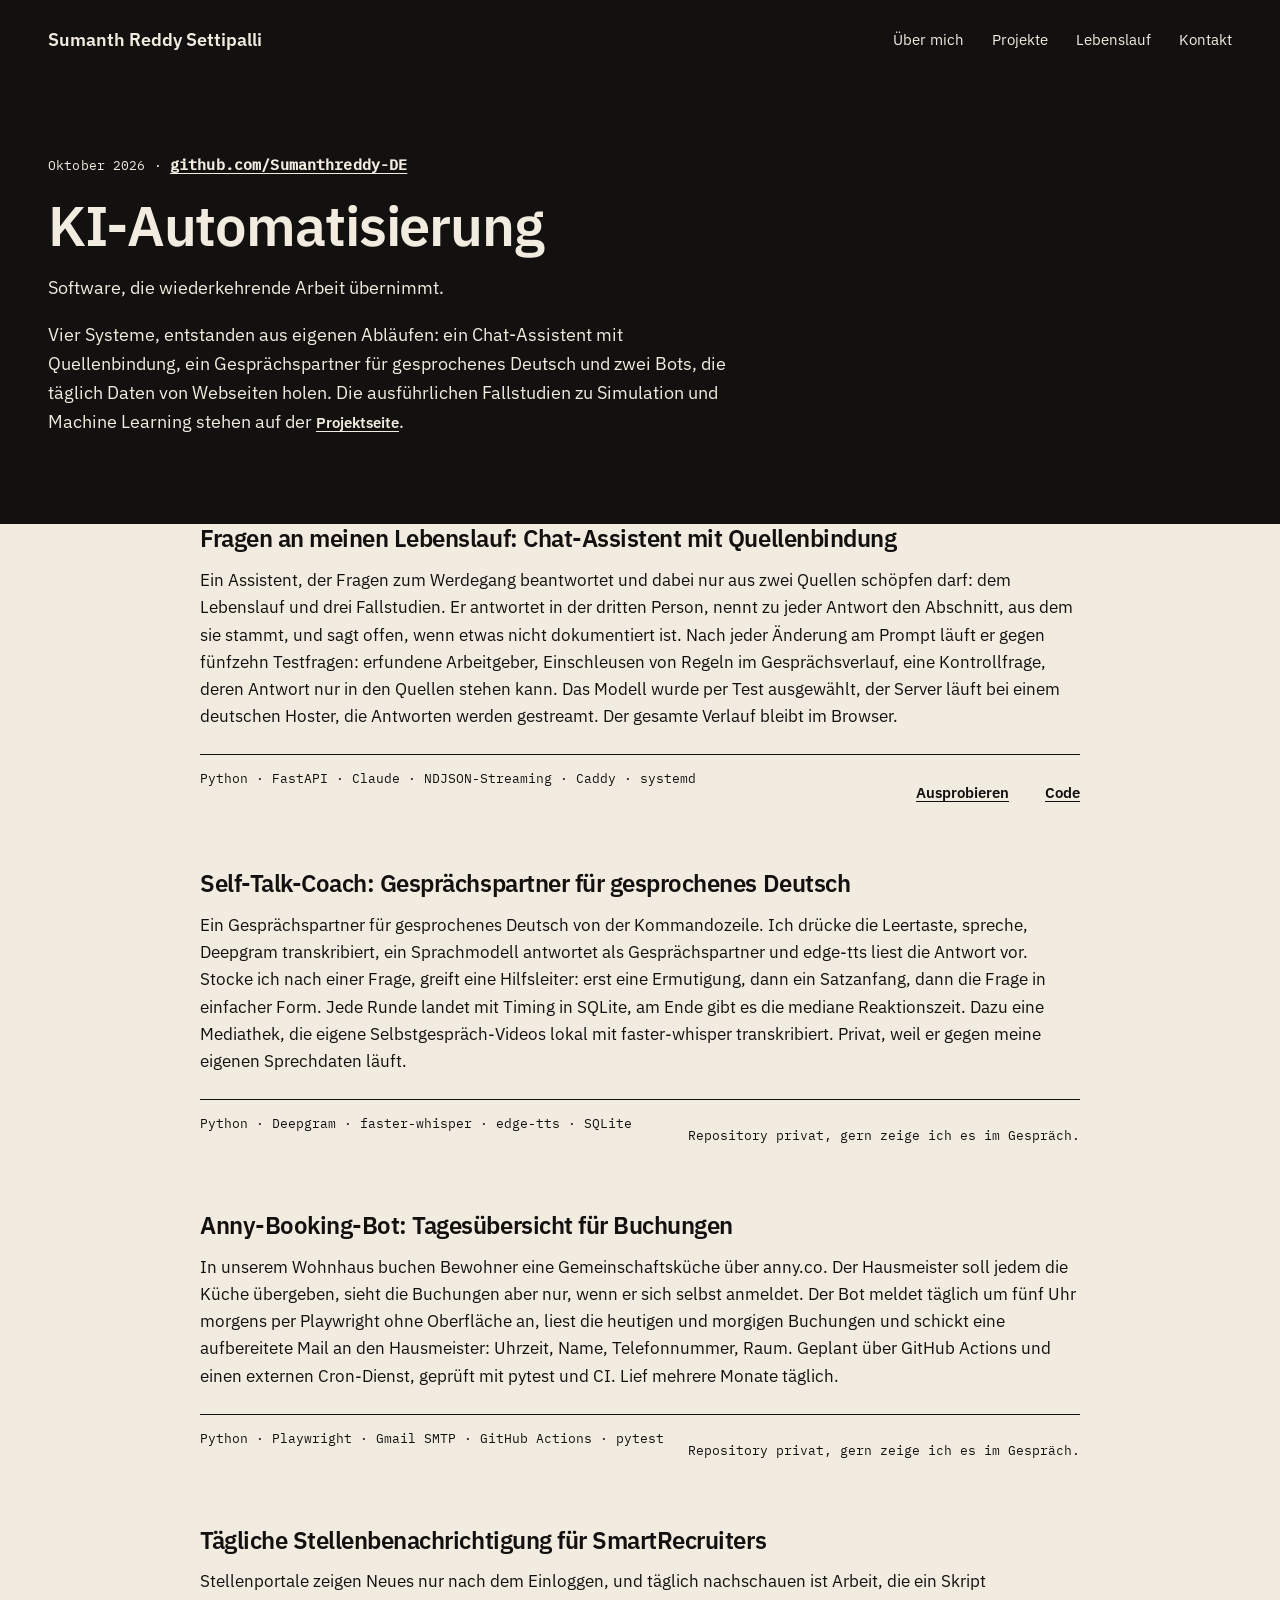
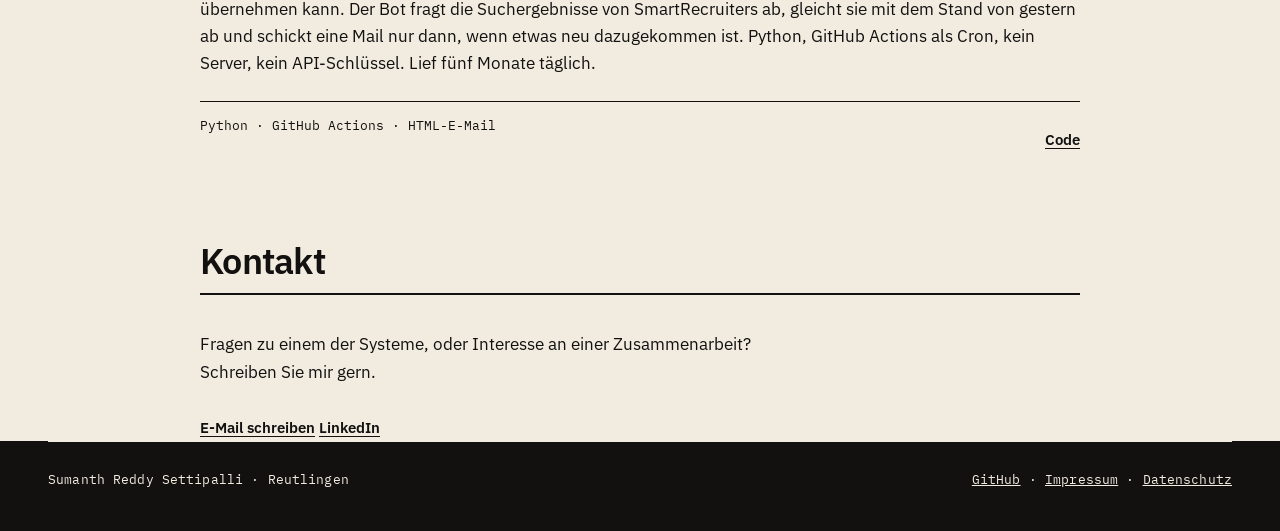
==== commit 7a20f051: "feat: inner pages on the new layout" ====
--- a/automatisierung.html
+++ b/automatisierung.html
@@ -34,32 +34,19 @@
   </div>
 </header>
 
-<header class="hero">
-  <div class="hero-inner">
-    <div class="rail">
-      <dl>
-        <dt>Stand</dt><dd>Oktober 2026</dd>
-        <dt>Code</dt><dd><a class="lnk" href="https://github.com/Sumanthreddy-DE">github.com/Sumanthreddy-DE</a></dd>
-      </dl>
-    </div>
-    <div>
+<header class="band page-hero">
+  <div class="wrap">
+    <span class="meta">Oktober 2026 · <a class="lnk" href="https://github.com/Sumanthreddy-DE">github.com/Sumanthreddy-DE</a></span>
       <h1>KI-Automatisierung</h1>
-      <p class="claim">Software, die wiederkehrende Arbeit übernimmt.</p>
-      <p class="hero-facts">Vier Systeme, entstanden aus eigenen Abläufen: ein Chat-Assistent mit Quellenbindung, ein Gesprächspartner für gesprochenes Deutsch und zwei Bots, die täglich Daten von Webseiten holen. Die ausführlichen Fallstudien zu Simulation und Machine Learning stehen auf der <a class="lnk" href="projekte.html">Projektseite</a>.</p>
-    </div>
+      <p>Software, die wiederkehrende Arbeit übernimmt.</p>
+      <p>Vier Systeme, entstanden aus eigenen Abläufen: ein Chat-Assistent mit Quellenbindung, ein Gesprächspartner für gesprochenes Deutsch und zwei Bots, die täglich Daten von Webseiten holen. Die ausführlichen Fallstudien zu Simulation und Machine Learning stehen auf der <a class="lnk" href="projekte.html">Projektseite</a>.</p>
   </div>
 </header>
 
 <!-- ============================ ENTRIES ============================ -->
 <section id="assistent">
+  <div class="wrap" style="max-width:880px">
   <article class="entry">
-    <div class="row">
-      <div class="rail">
-        <dl>
-          <dt>Jahr</dt><dd>2026</dd>
-          <dt>Rolle</dt><dd>Allein</dd>
-        </dl>
-      </div>
       <div>
         <h3>Fragen an meinen Lebenslauf: Chat-Assistent mit Quellenbindung</h3>
 
@@ -73,17 +60,9 @@
           </div>
         </div>
       </div>
-    </div>
   </article>
 
   <article class="entry">
-    <div class="row">
-      <div class="rail">
-        <dl>
-          <dt>Jahr</dt><dd>2026</dd>
-          <dt>Rolle</dt><dd>Allein</dd>
-        </dl>
-      </div>
       <div>
         <h3>Self-Talk-Coach: Gesprächspartner für gesprochenes Deutsch</h3>
 
@@ -96,17 +75,9 @@
           </div>
         </div>
       </div>
-    </div>
   </article>
 
   <article class="entry">
-    <div class="row">
-      <div class="rail">
-        <dl>
-          <dt>Jahr</dt><dd>2025</dd>
-          <dt>Rolle</dt><dd>Allein</dd>
-        </dl>
-      </div>
       <div>
         <h3>Anny-Booking-Bot: Tagesübersicht für Buchungen</h3>
 
@@ -119,17 +90,9 @@
           </div>
         </div>
       </div>
-    </div>
   </article>
 
   <article class="entry">
-    <div class="row">
-      <div class="rail">
-        <dl>
-          <dt>Jahr</dt><dd>2025</dd>
-          <dt>Rolle</dt><dd>Allein</dd>
-        </dl>
-      </div>
       <div>
         <h3>Tägliche Stellenbenachrichtigung für SmartRecruiters</h3>
 
@@ -142,14 +105,13 @@
           </div>
         </div>
       </div>
-    </div>
   </article>
+  </div>
 </section>
 
 <!-- ============================ KONTAKT ============================ -->
 <section id="kontakt">
-  <div class="row">
-    <div class="rail"></div>
+  <div class="wrap" style="max-width:880px">
     <div>
       <h2 class="section-head">Kontakt</h2>
       <p style="margin-bottom: 28px; max-width: 56ch;">Fragen zu einem der Systeme, oder Interesse an einer Zusammenarbeit? Schreiben Sie mir gern.</p>
--- a/assets/site.css
+++ b/assets/site.css
@@ -98,6 +98,7 @@
 .boxes a { display: block; min-width: 170px; padding: 18px 20px; border: 1px solid var(--cream); text-decoration: none; }
 .boxes a:hover { background: var(--cream); color: var(--black); }
 .boxes b { display: block; font-size: 1rem; }
+.boxes .meta { overflow-wrap: anywhere; }
 .foot { display: flex; flex-wrap: wrap; justify-content: space-between; gap: 16px; border-top: 1px solid var(--cream); padding: 28px 0 40px; }
 
 
@@ -145,6 +146,7 @@
 .page-hero { padding: 72px 0 88px; }
 .page-hero .meta { display: block; margin-bottom: 18px; }
 .page-hero h1 { font-size: clamp(2.25rem, 4.5vw, 3.5rem); max-width: 22ch; }
+.page-hero h1 { hyphens: auto; overflow-wrap: anywhere; }
 .page-hero p { max-width: 680px; margin-top: 18px; font-size: 1.125rem; }
 .page-hero a { color: var(--cream); }
 
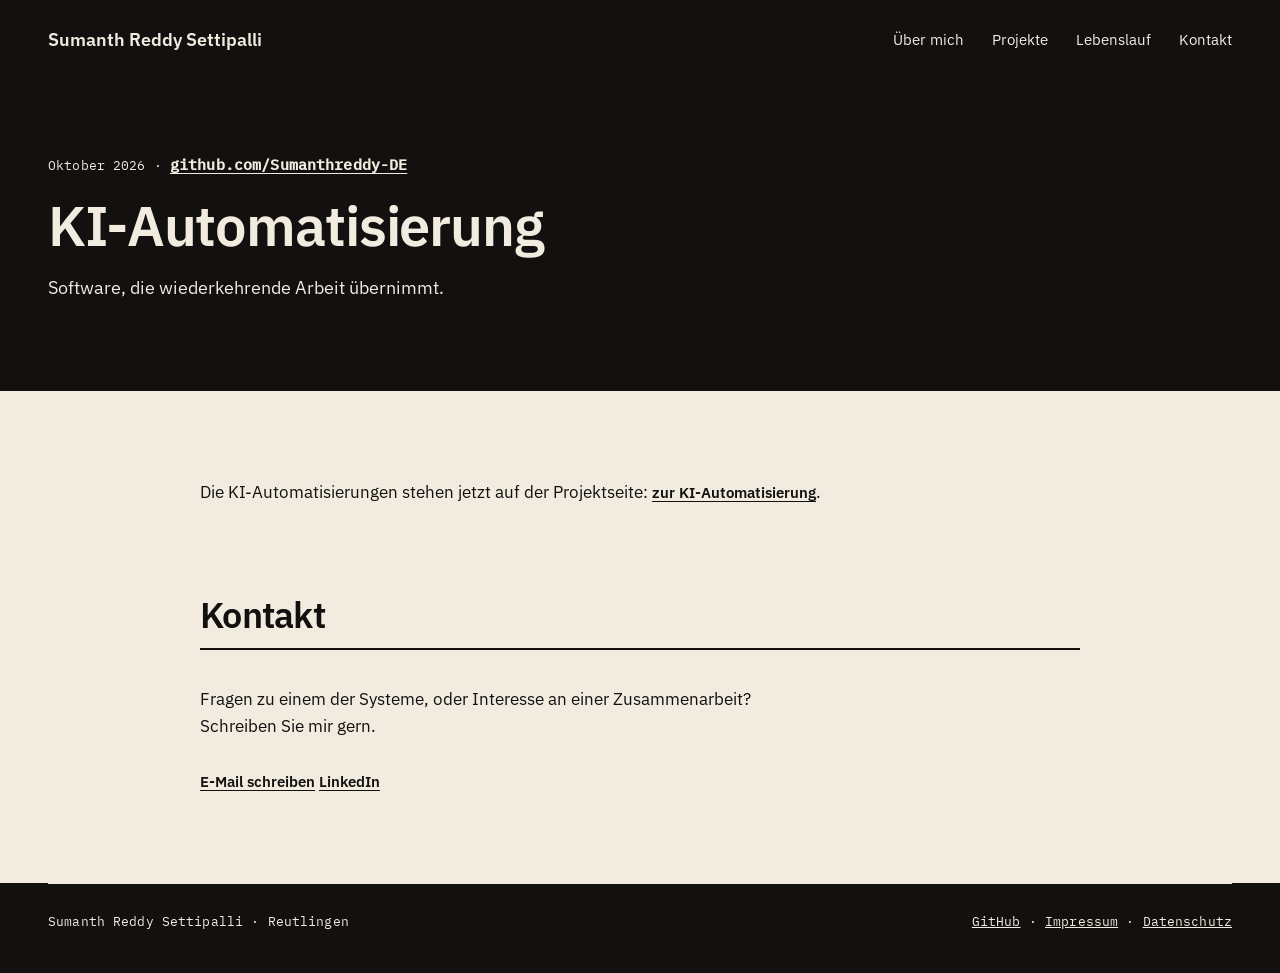
==== commit 43a55926: "feat: KI-Automatisierung as a section on projekte.html, add telephone assistant entry" ====
--- a/automatisierung.html
+++ b/automatisierung.html
@@ -39,73 +39,13 @@
     <span class="meta">Oktober 2026 · <a class="lnk" href="https://github.com/Sumanthreddy-DE">github.com/Sumanthreddy-DE</a></span>
       <h1>KI-Automatisierung</h1>
       <p>Software, die wiederkehrende Arbeit übernimmt.</p>
-      <p>Vier Systeme, entstanden aus eigenen Abläufen: ein Chat-Assistent mit Quellenbindung, ein Gesprächspartner für gesprochenes Deutsch und zwei Bots, die täglich Daten von Webseiten holen. Die ausführlichen Fallstudien zu Simulation und Machine Learning stehen auf der <a class="lnk" href="projekte.html">Projektseite</a>.</p>
   </div>
 </header>
 
 <!-- ============================ ENTRIES ============================ -->
 <section id="assistent">
   <div class="wrap" style="max-width:880px">
-  <article class="entry">
-      <div>
-        <h3>Fragen an meinen Lebenslauf: Chat-Assistent mit Quellenbindung</h3>
-
-        <p>Ein Assistent, der Fragen zum Werdegang beantwortet und dabei nur aus zwei Quellen schöpfen darf: dem Lebenslauf und drei Fallstudien. Er antwortet in der dritten Person, nennt zu jeder Antwort den Abschnitt, aus dem sie stammt, und sagt offen, wenn etwas nicht dokumentiert ist. Nach jeder Änderung am Prompt läuft er gegen fünfzehn Testfragen: erfundene Arbeitgeber, Einschleusen von Regeln im Gesprächsverlauf, eine Kontrollfrage, deren Antwort nur in den Quellen stehen kann. Das Modell wurde per Test ausgewählt, der Server läuft bei einem deutschen Hoster, die Antworten werden gestreamt. Der gesamte Verlauf bleibt im Browser.</p>
-
-        <div class="entry-foot">
-          <div class="stack">Python · FastAPI · Claude · NDJSON-Streaming · Caddy · systemd</div>
-          <div class="entry-links">
-            <a class="lnk" href="fragen.html" style="margin-right: 16px">Ausprobieren</a>
-            <a class="lnk" href="https://github.com/Sumanthreddy-DE/resume-assistant">Code</a>
-          </div>
-        </div>
-      </div>
-  </article>
-
-  <article class="entry">
-      <div>
-        <h3>Self-Talk-Coach: Gesprächspartner für gesprochenes Deutsch</h3>
-
-        <p>Ein Gesprächspartner für gesprochenes Deutsch von der Kommandozeile. Ich drücke die Leertaste, spreche, Deepgram transkribiert, ein Sprachmodell antwortet als Gesprächspartner und edge-tts liest die Antwort vor. Stocke ich nach einer Frage, greift eine Hilfsleiter: erst eine Ermutigung, dann ein Satzanfang, dann die Frage in einfacher Form. Jede Runde landet mit Timing in SQLite, am Ende gibt es die mediane Reaktionszeit. Dazu eine Mediathek, die eigene Selbstgespräch-Videos lokal mit faster-whisper transkribiert. Privat, weil er gegen meine eigenen Sprechdaten läuft.</p>
-
-        <div class="entry-foot">
-          <div class="stack">Python · Deepgram · faster-whisper · edge-tts · SQLite</div>
-          <div class="entry-links">
-            <span class="no-link">Repository privat, gern zeige ich es im Gespräch.</span>
-          </div>
-        </div>
-      </div>
-  </article>
-
-  <article class="entry">
-      <div>
-        <h3>Anny-Booking-Bot: Tagesübersicht für Buchungen</h3>
-
-        <p>In unserem Wohnhaus buchen Bewohner eine Gemeinschaftsküche über anny.co. Der Hausmeister soll jedem die Küche übergeben, sieht die Buchungen aber nur, wenn er sich selbst anmeldet. Der Bot meldet täglich um fünf Uhr morgens per Playwright ohne Oberfläche an, liest die heutigen und morgigen Buchungen und schickt eine aufbereitete Mail an den Hausmeister: Uhrzeit, Name, Telefonnummer, Raum. Geplant über GitHub Actions und einen externen Cron-Dienst, geprüft mit pytest und CI. Lief mehrere Monate täglich.</p>
-
-        <div class="entry-foot">
-          <div class="stack">Python · Playwright · Gmail SMTP · GitHub Actions · pytest</div>
-          <div class="entry-links">
-            <span class="no-link">Repository privat, gern zeige ich es im Gespräch.</span>
-          </div>
-        </div>
-      </div>
-  </article>
-
-  <article class="entry">
-      <div>
-        <h3>Tägliche Stellenbenachrichtigung für SmartRecruiters</h3>
-
-        <p>Stellenportale zeigen Neues nur nach dem Einloggen, und täglich nachschauen ist Arbeit, die ein Skript übernehmen kann. Der Bot fragt die Suchergebnisse von SmartRecruiters ab, gleicht sie mit dem Stand von gestern ab und schickt eine Mail nur dann, wenn etwas neu dazugekommen ist. Python, GitHub Actions als Cron, kein Server, kein API-Schlüssel. Lief fünf Monate täglich.</p>
-
-        <div class="entry-foot">
-          <div class="stack">Python · GitHub Actions · HTML-E-Mail</div>
-          <div class="entry-links">
-            <a class="lnk" href="https://github.com/Sumanthreddy-DE/smartrecruiters-job-alerts">Code</a>
-          </div>
-        </div>
-      </div>
-  </article>
+    <p>Die KI-Automatisierungen stehen jetzt auf der Projektseite: <a class="lnk" href="projekte.html#ki-automatisierung">zur KI-Automatisierung</a>.</p>
   </div>
 </section>
 
--- a/assets/fonts.css
+++ b/assets/fonts.css
@@ -1,12 +1,5 @@
 /* Self-hosted fonts, SIL Open Font License 1.1 (fonts/OFL-*.txt).
    Replaces the Google Fonts link so that loading a page contacts no third party. */
-@font-face { font-family: 'Libre Bodoni'; font-style: normal; font-weight: 400; font-display: swap; src: url('fonts/libre-bodoni-latin-400-normal.woff2') format('woff2'); }
-@font-face { font-family: 'Libre Bodoni'; font-style: normal; font-weight: 500; font-display: swap; src: url('fonts/libre-bodoni-latin-500-normal.woff2') format('woff2'); }
-@font-face { font-family: 'Libre Bodoni'; font-style: normal; font-weight: 600; font-display: swap; src: url('fonts/libre-bodoni-latin-600-normal.woff2') format('woff2'); }
-@font-face { font-family: 'Public Sans'; font-style: normal; font-weight: 400; font-display: swap; src: url('fonts/public-sans-latin-400-normal.woff2') format('woff2'); }
-@font-face { font-family: 'Public Sans'; font-style: normal; font-weight: 500; font-display: swap; src: url('fonts/public-sans-latin-500-normal.woff2') format('woff2'); }
-@font-face { font-family: 'Public Sans'; font-style: normal; font-weight: 600; font-display: swap; src: url('fonts/public-sans-latin-600-normal.woff2') format('woff2'); }
-@font-face { font-family: 'Public Sans'; font-style: normal; font-weight: 700; font-display: swap; src: url('fonts/public-sans-latin-700-normal.woff2') format('woff2'); }
 @font-face { font-family: 'IBM Plex Sans'; font-style: normal; font-weight: 400; font-display: swap; src: url('fonts/ibm-plex-sans-latin-400-normal.woff2') format('woff2'); }
 @font-face { font-family: 'IBM Plex Sans'; font-style: normal; font-weight: 500; font-display: swap; src: url('fonts/ibm-plex-sans-latin-500-normal.woff2') format('woff2'); }
 @font-face { font-family: 'IBM Plex Sans'; font-style: normal; font-weight: 600; font-display: swap; src: url('fonts/ibm-plex-sans-latin-600-normal.woff2') format('woff2'); }
--- a/assets/site.css
+++ b/assets/site.css
@@ -25,7 +25,8 @@
 
 .hero { text-align: center; padding: 120px 0 136px; }
 .hero h1 { font-size: clamp(2.75rem, 6vw, 5rem); }
-.hero .sub { font-family: var(--display); font-weight: 400; font-size: clamp(1.25rem, 2.2vw, 1.75rem); line-height: 1.3; margin: 20px auto 0; max-width: 24ch; }
+.hero .sub { font-family: var(--display); font-weight: 400; font-size: clamp(1.25rem, 2.2vw, 1.75rem); line-height: 1.3; margin: 20px auto 0; max-width: 100%; }
+.hero .sub .keep-together { white-space: nowrap; }
 .hero .meta { margin-top: 28px; }
 .btns { display: flex; flex-wrap: wrap; justify-content: center; gap: 14px; margin-top: 40px; }
 .btn { display: inline-block; font-size: .9375rem; font-weight: 600; text-decoration: none; padding: 13px 24px; border: 1px solid var(--cream); }
@@ -39,16 +40,13 @@
 .s-head h2 { font-size: clamp(2rem, 3.4vw, 2.75rem); }
 .s-head a { font-size: .9375rem; font-weight: 600; }
 
-/* about: photo + tabs */
+/* about: photo + three short blocks */
 .about { display: grid; grid-template-columns: 340px minmax(0, 680px); gap: 64px; align-items: start; }
 .about img { width: 100%; aspect-ratio: 4 / 5; object-fit: cover; display: block; }
 .portrait { filter: none; }
-.tabs { display: flex; border: 1px solid var(--black); margin-bottom: 32px; }
-.tabs button { flex: 1; font: inherit; font-size: .9375rem; font-weight: 600; padding: 12px 10px; background: none; color: var(--black); border: 0; cursor: pointer; }
-.tabs button + button { border-left: 1px solid var(--black); }
-.tabs button[aria-selected="true"] { background: var(--black); color: var(--cream); }
-.tab h3 { font-size: 1.625rem; margin-bottom: 16px; }
-.tab p + p { margin-top: 14px; }
+.about-item + .about-item { margin-top: 32px; padding-top: 24px; border-top: 1px solid var(--black); }
+.about-item h3 { font-size: 1.25rem; margin-bottom: 10px; }
+.about-item p + p { margin-top: 12px; }
 
 /* projects: image-first cards, two per row */
 .grid { display: grid; grid-template-columns: repeat(2, minmax(0, 1fr)); gap: 32px; }
@@ -98,7 +96,7 @@
 .boxes a { display: block; min-width: 170px; padding: 18px 20px; border: 1px solid var(--cream); text-decoration: none; }
 .boxes a:hover { background: var(--cream); color: var(--black); }
 .boxes b { display: block; font-size: 1rem; }
-.boxes .meta { overflow-wrap: anywhere; }
+.boxes .meta { overflow-wrap: normal; }
 .foot { display: flex; flex-wrap: wrap; justify-content: space-between; gap: 16px; border-top: 1px solid var(--cream); padding: 28px 0 40px; }
 
 
@@ -137,7 +135,6 @@
   .card h3 { hyphens: auto; overflow-wrap: break-word; }
   .about img { max-width: 260px; }
   .skills { gap: 0; }
-  .tabs button { font-size: .8125rem; padding: 10px 6px; }
   .contact { padding: 80px 0 64px; margin-top: 96px; }
   .boxes a { flex: 1 1 140px; min-width: 0; }
 }
@@ -152,6 +149,13 @@
 
 .prose { max-width: 680px; margin: 0 auto; padding-top: 72px; }
 .prose > * + * { margin-top: 16px; }
+.prose p + p { margin-top: 16px; }
+.prose section + section { margin-top: 48px; }
+.prose section h2 { margin-bottom: 16px; }
+#download > .wrap { max-width: 880px; }
+#download .prose { margin-left: 0; }
+#assistent { padding-top: 88px; }
+footer.band { margin-top: 88px; }
 .prose figure { width: min(1040px, calc(100vw - 96px)); position: relative; left: 50%; transform: translateX(-50%); margin: 40px 0; }
 .prose figure img { width: auto; height: auto; max-width: 100%; max-height: 880px; margin: 0 auto; display: block; }
 
@@ -197,6 +201,8 @@
 
 @media (max-width: 900px) {
   .page-hero { padding: 48px 0 56px; }
+  #assistent { padding-top: 64px; }
+  footer.band { margin-top: 64px; }
   .prose { padding-top: 48px; }
   .prose figure { width: 100%; left: 0; transform: none; }
   .pairs th, .pairs td { display: block; width: auto; border: 0; padding: 0; }
@@ -204,6 +210,14 @@
   .pairs td { padding-bottom: 14px; border-bottom: 1px solid var(--black); }
 }
 
+@media (max-width: 599px) {
+  .boxes { flex-direction: column; }
+  .boxes a { flex: none; width: 100%; }
+  .boxes .meta { white-space: nowrap; }
+  .tl .sub li { flex-direction: column; gap: 0; }
+  .tl .sub .meta { white-space: nowrap; }
+}
+
 @media print {
   .band, .nav, .btns, .chat-open, .chat-panel { display: none !important; }
   body { background: #FFFFFF; color: #121110; font-size: 11pt; }
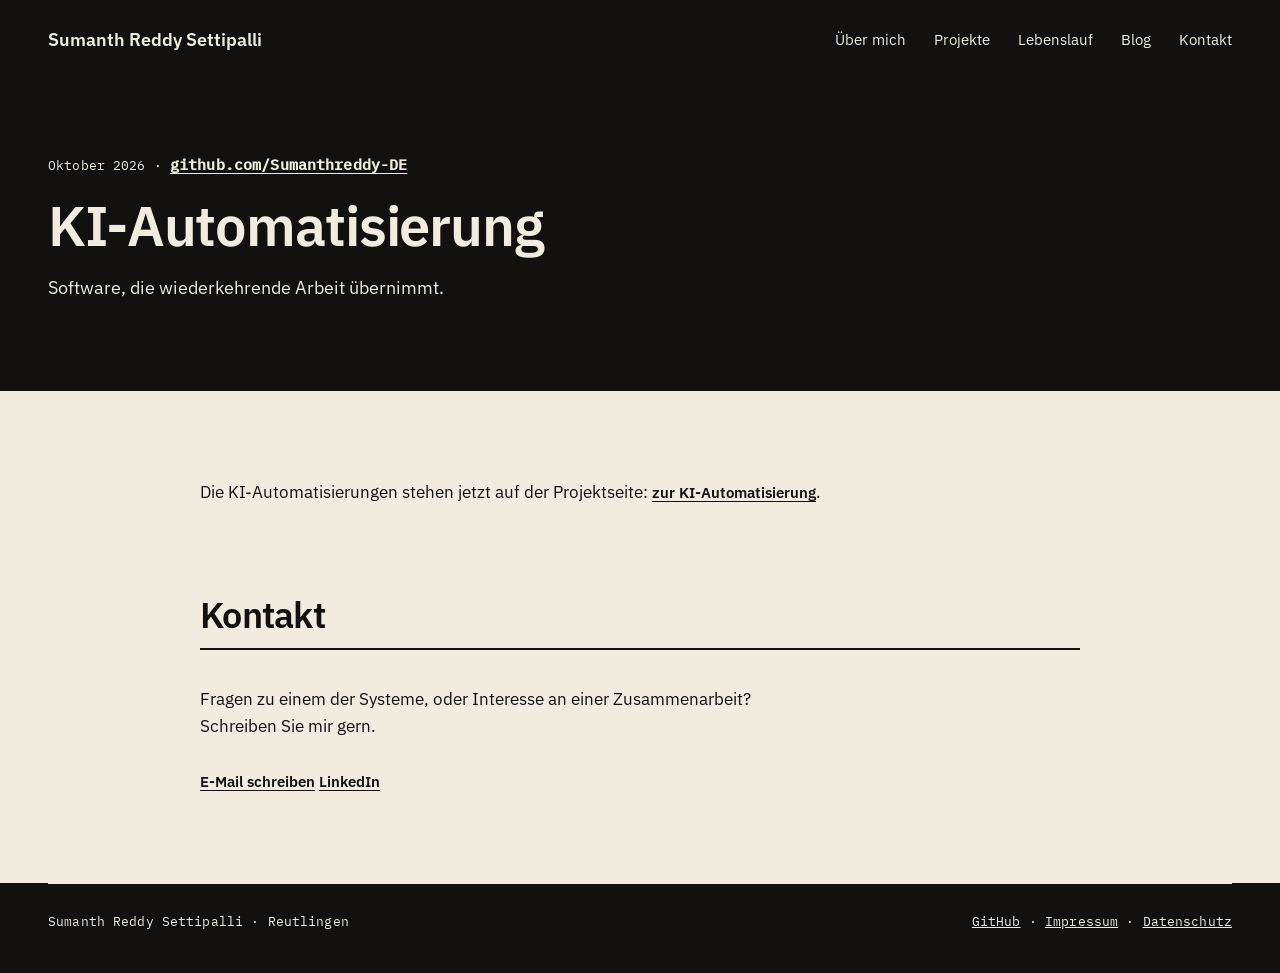
==== commit c80d7388: "feat: blog page with the VPS guide, Blog in the nav on every page" ====
--- a/automatisierung.html
+++ b/automatisierung.html
@@ -29,6 +29,7 @@
       <a href="index.html#ueber-mich">Über mich</a>
       <a href="projekte.html">Projekte</a>
       <a href="profil.html">Lebenslauf</a>
+      <a href="blog.html">Blog</a>
       <a href="index.html#kontakt">Kontakt</a>
     </nav>
   </div>
--- a/assets/site.css
+++ b/assets/site.css
@@ -154,7 +154,7 @@
 .prose section h2 { margin-bottom: 16px; }
 #download > .wrap { max-width: 880px; }
 #download .prose { margin-left: 0; }
-#assistent { padding-top: 88px; }
+#assistent, #beitraege { padding-top: 88px; }
 footer.band { margin-top: 88px; }
 .prose figure { width: min(1040px, calc(100vw - 96px)); position: relative; left: 50%; transform: translateX(-50%); margin: 40px 0; }
 .prose figure img { width: auto; height: auto; max-width: 100%; max-height: 880px; margin: 0 auto; display: block; }
@@ -201,7 +201,7 @@
 
 @media (max-width: 900px) {
   .page-hero { padding: 48px 0 56px; }
-  #assistent { padding-top: 64px; }
+  #assistent, #beitraege { padding-top: 64px; }
   footer.band { margin-top: 64px; }
   .prose { padding-top: 48px; }
   .prose figure { width: 100%; left: 0; transform: none; }
@@ -211,6 +211,7 @@
 }
 
 @media (max-width: 599px) {
+  .nav { gap: 14px; }
   .boxes { flex-direction: column; }
   .boxes a { flex: none; width: 100%; }
   .boxes .meta { white-space: nowrap; }
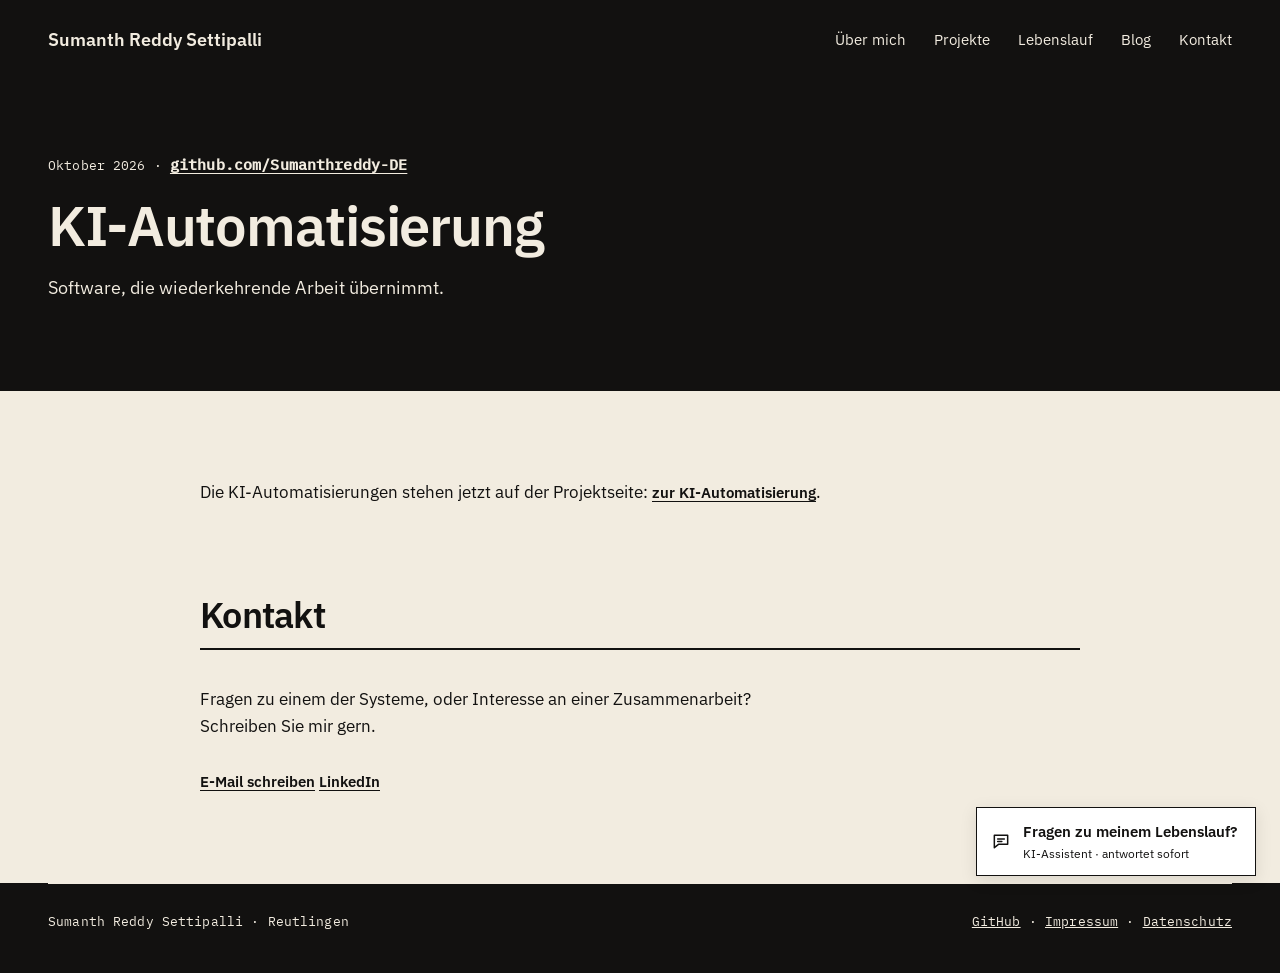
==== commit 2baecee5: "feat: mount floating CV chat assistant across all pages and frame fragen.html chat box" ====
--- a/automatisierung.html
+++ b/automatisierung.html
@@ -16,6 +16,8 @@
 <meta name="twitter:card" content="summary">
 
 <link rel="stylesheet" href="assets/fonts.css">
+<link rel="stylesheet" href="assets/chat.css?v=2">
+<script src="assets/chat.js?v=2" defer></script>
 
 <link rel="stylesheet" href="assets/site.css?v=4">
 </head>
@@ -28,7 +30,7 @@
       <a class="name" href="index.html">Sumanth Reddy Settipalli</a>
       <a href="index.html#ueber-mich">Über mich</a>
       <a href="projekte.html">Projekte</a>
-      <a href="profil.html">Lebenslauf</a>
+      <a href="Sumanth-Reddy-Settipalli-Lebenslauf.pdf">Lebenslauf</a>
       <a href="blog.html">Blog</a>
       <a href="index.html#kontakt">Kontakt</a>
     </nav>
--- a/assets/chat.css
+++ b/assets/chat.css
@@ -0,0 +1,130 @@
+/* Chat layer for fragen.html and the panel on index.html.
+   Uses only the site's custom properties, so dark mode follows. */
+
+.chat-live, .chat-open { display: none; }
+.js .chat-live { display: block; }
+.js .chat-open { display: flex; }
+
+#fragen .chat {
+  background: var(--white); border: 1px solid var(--rule-strong);
+  padding: 24px 28px;
+}
+
+.chat-trigger {
+  font: inherit; color: inherit; background: none;
+  border: 0; padding: 0; cursor: pointer;
+}
+
+.chat-note { font-size: 0.8125rem; color: var(--ink-muted); margin-bottom: 14px; }
+
+.thread { list-style: none; margin-bottom: 20px; }
+.turn { padding: 16px 0; border-top: 1px solid var(--rule-soft); }
+.turn:last-child { border-bottom: 1px solid var(--rule-soft); }
+.who {
+  font-size: 0.6875rem; font-weight: 700; letter-spacing: 0.14em;
+  text-transform: uppercase; color: var(--ink-muted); margin-bottom: 6px;
+}
+.turn .text { white-space: pre-line; overflow-wrap: anywhere; }
+.turn.q .text { font-weight: 600; }
+.tool {
+  margin-bottom: 10px; font-size: 0.8125rem; color: var(--ink-muted);
+  overflow-wrap: anywhere;
+}
+.tool[hidden] { display: none; }
+.source {
+  margin-top: 12px; font-size: 0.8125rem; color: var(--ink-muted);
+  padding-left: 12px; border-left: 2px solid var(--rule-soft);
+}
+.chat-status { margin-top: 10px; font-size: 0.8125rem; color: var(--ink-muted); }
+.turn .lnk { display: inline-block; margin-top: 8px; }
+
+.chips { display: flex; flex-wrap: wrap; gap: 8px; margin-bottom: 14px; }
+.chip {
+  font: inherit; font-size: 0.8125rem; font-weight: 500; color: var(--ink);
+  background: transparent; border: 1px solid var(--rule-soft);
+  padding: 6px 12px; cursor: pointer; text-align: left;
+}
+.chip:hover { border-color: var(--accent); color: var(--accent); }
+.chip.used { color: var(--ink-muted); border-style: dashed; }
+
+.ask { display: grid; grid-template-columns: 1fr auto; gap: 12px; align-items: end; }
+.ask textarea {
+  font: inherit; color: var(--ink); background: var(--white);
+  border: 1px solid var(--rule-strong); padding: 10px 12px;
+  min-height: 46px; resize: vertical; width: 100%;
+}
+.ask button {
+  font: inherit; font-weight: 600; font-size: 0.875rem;
+  background: var(--ink); color: var(--paper); border: 1px solid var(--ink);
+  padding: 11px 20px; cursor: pointer; height: 46px;
+}
+.ask button:disabled { opacity: 0.5; cursor: wait; }
+.ask-meta {
+  display: flex; justify-content: space-between; gap: 16px;
+  font-size: 0.75rem; color: var(--ink-muted); margin-top: 6px;
+}
+.ask-meta .count { white-space: nowrap; }
+.ask-meta .lnk { font-size: 0.75rem; }
+
+.chip:focus-visible, .ask button:focus-visible, .ask textarea:focus-visible,
+.chat-open:focus-visible, .panel-close:focus-visible, .chat-trigger:focus-visible {
+  outline: 2px solid var(--accent); outline-offset: 2px;
+}
+
+/* --- corner button, all pages without inline .chat ------------ */
+.chat-open {
+  position: fixed; right: 24px; bottom: 24px; z-index: 50;
+  gap: 12px; align-items: center; text-align: left;
+  font: inherit; color: var(--ink); background: var(--white);
+  border: 1px solid var(--rule-strong); padding: 12px 18px 12px 14px;
+  box-shadow: 0 4px 16px rgba(0, 0, 0, 0.10); cursor: pointer;
+}
+.chat-open svg { color: var(--accent); flex: none; }
+.chat-open b { display: block; font-size: 0.9375rem; font-weight: 600; }
+.chat-open small { display: block; font-size: 0.75rem; color: var(--ink-muted); }
+.chat-open:hover b { color: var(--accent); }
+
+/* --- chat popup, all pages without inline .chat --------------- */
+.chat-panel {
+  position: fixed; right: 24px; bottom: 24px; z-index: 60;
+  width: 420px; max-width: calc(100vw - 32px); height: min(52vh, 560px);
+  background: var(--white); border: 1px solid var(--rule-strong);
+  box-shadow: 0 12px 32px rgba(0, 0, 0, 0.18);
+  display: flex; flex-direction: column;
+}
+.chat-panel[hidden] { display: none; }
+.panel-head {
+  display: flex; align-items: baseline; gap: 12px;
+  padding: 20px 24px 14px; border-bottom: 1px solid var(--rule-soft);
+}
+.panel-head h2 {
+  font-family: var(--display); font-size: 1.25rem; font-weight: 500;
+  margin-right: auto;
+}
+.panel-close {
+  font: inherit; font-size: 0.875rem; color: var(--ink); background: none;
+  border: 0; border-bottom: 1px solid var(--accent); cursor: pointer;
+}
+.js .chat-panel .chat { display: flex; flex-direction: column; flex: 1; min-height: 0; }
+.panel-body { flex: 1; overflow-y: auto; padding: 14px 24px 12px; }
+.panel-foot { padding: 14px 24px 18px; border-top: 1px solid var(--rule-soft); }
+.chat-panel .chip { font-size: 0.75rem; padding: 5px 10px; }
+
+@media (max-width: 900px) {
+  #fragen .chat { padding: 20px; }
+  .ask { grid-template-columns: 1fr; }
+  .ask button { width: 100%; }
+  .ask textarea { min-height: 72px; }
+  .chat-panel .ask { grid-template-columns: 1fr auto; }
+  .chat-panel .ask button { width: auto; }
+  .chat-panel .ask textarea { min-height: 44px; }
+  .chat-open { right: 16px; bottom: 16px; }
+  .chat-open { padding: 14px; }
+  .chat-open span { display: none; }
+  .chat-panel { right: 16px; bottom: 16px; width: calc(100vw - 32px); height: min(60vh, 520px); }
+  .panel-head, .panel-body, .panel-foot { padding-left: 20px; padding-right: 20px; }
+}
+
+@media print {
+  .chat-live, .chat-open, .chat-panel { display: none !important; }
+}
--- a/assets/site.css
+++ b/assets/site.css
@@ -92,11 +92,9 @@
 .contact { padding: 120px 0 96px; margin-top: 128px; }
 .contact h2 { font-size: clamp(2rem, 4vw, 3.25rem); max-width: 24ch; }
 .contact p { max-width: 640px; margin-top: 22px; font-size: 1.0625rem; }
-.boxes { display: flex; flex-wrap: wrap; gap: 14px; margin-top: 40px; }
-.boxes a { display: block; min-width: 170px; padding: 18px 20px; border: 1px solid var(--cream); text-decoration: none; }
-.boxes a:hover { background: var(--cream); color: var(--black); }
-.boxes b { display: block; font-size: 1rem; }
-.boxes .meta { overflow-wrap: normal; }
+.icons { display: flex; gap: 12px; margin-top: 40px; }
+.icons a { display: flex; align-items: center; justify-content: center; width: 52px; height: 52px; border: 1px solid var(--cream); color: var(--cream); }
+.icons a:hover, .icons a:focus-visible { background: var(--cream); color: var(--black); }
 .foot { display: flex; flex-wrap: wrap; justify-content: space-between; gap: 16px; border-top: 1px solid var(--cream); padding: 28px 0 40px; }
 
 
@@ -136,7 +134,6 @@
   .about img { max-width: 260px; }
   .skills { gap: 0; }
   .contact { padding: 80px 0 64px; margin-top: 96px; }
-  .boxes a { flex: 1 1 140px; min-width: 0; }
 }
 
 /* --- inner pages ------------------------------------------------ */
@@ -212,12 +209,16 @@
 
 @media (max-width: 599px) {
   .nav { gap: 14px; }
-  .boxes { flex-direction: column; }
-  .boxes a { flex: none; width: 100%; }
-  .boxes .meta { white-space: nowrap; }
   .tl .sub li { flex-direction: column; gap: 0; }
   .tl .sub .meta { white-space: nowrap; }
 }
+
+/* results tables on case pages */
+.results { display: grid; gap: 32px; margin: 40px 0; }
+.results table { width: 100%; border-collapse: collapse; font-variant-numeric: tabular-nums; }
+.results caption { text-align: left; font-family: var(--meta); font-size: .8125rem; padding-bottom: 10px; border-bottom: 2px solid var(--black); }
+.results th, .results td { padding: 10px 0; border-bottom: 1px solid var(--black); text-align: left; vertical-align: top; font-weight: 400; }
+.results td { text-align: right; padding-left: 16px; font-weight: 600; }
 
 @media print {
   .band, .nav, .btns, .chat-open, .chat-panel { display: none !important; }
